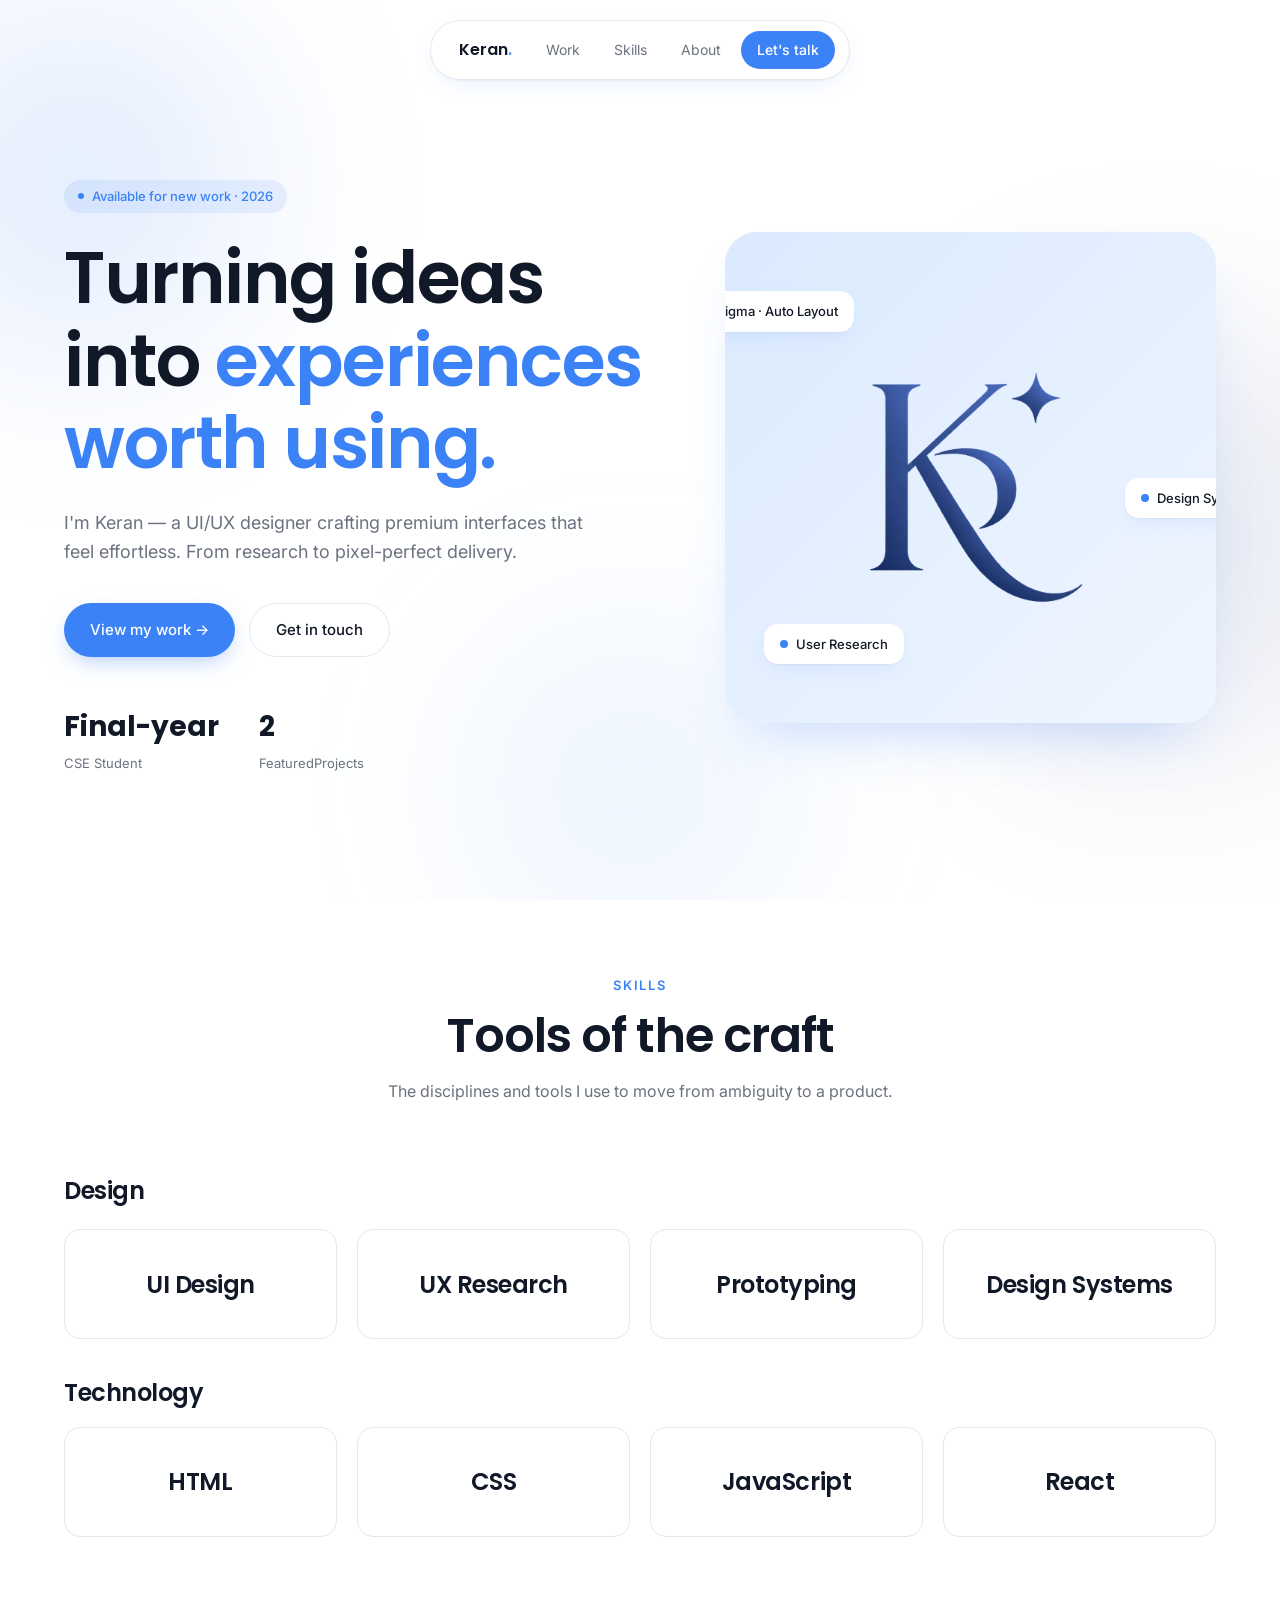
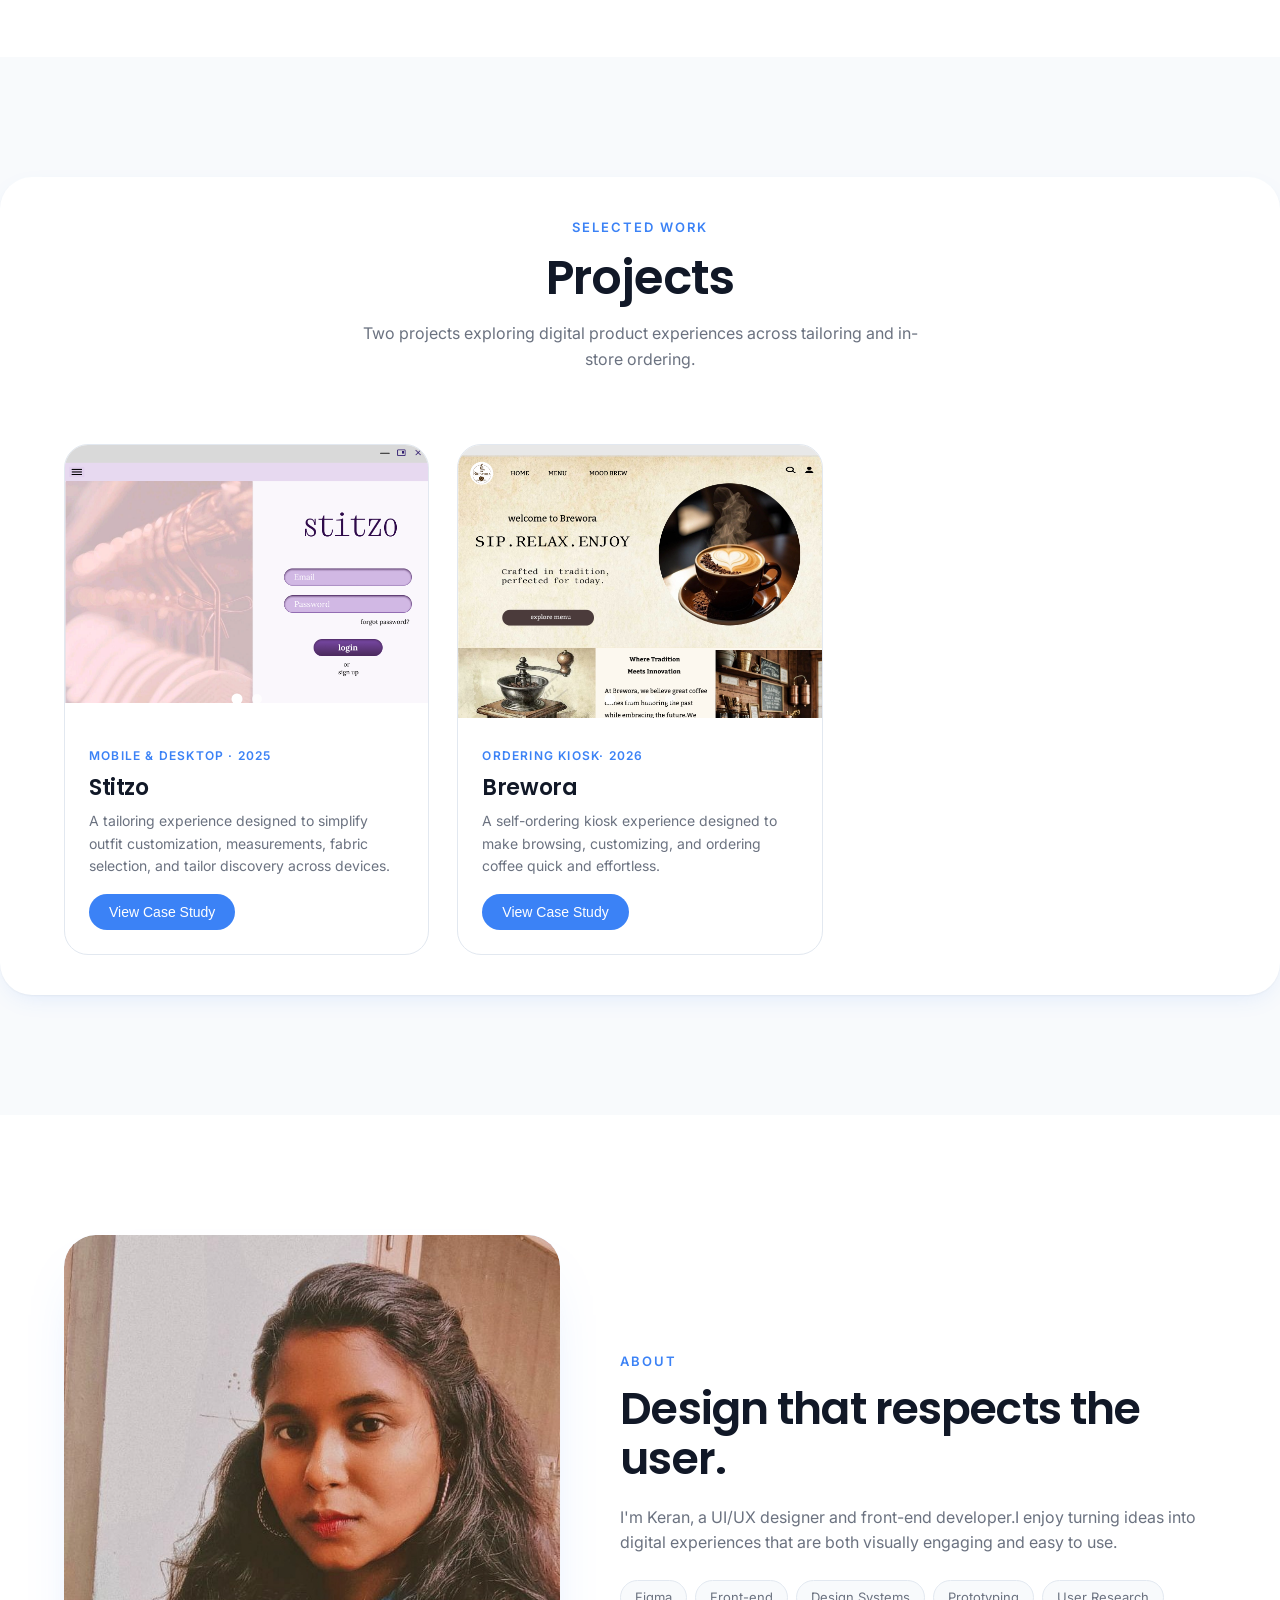
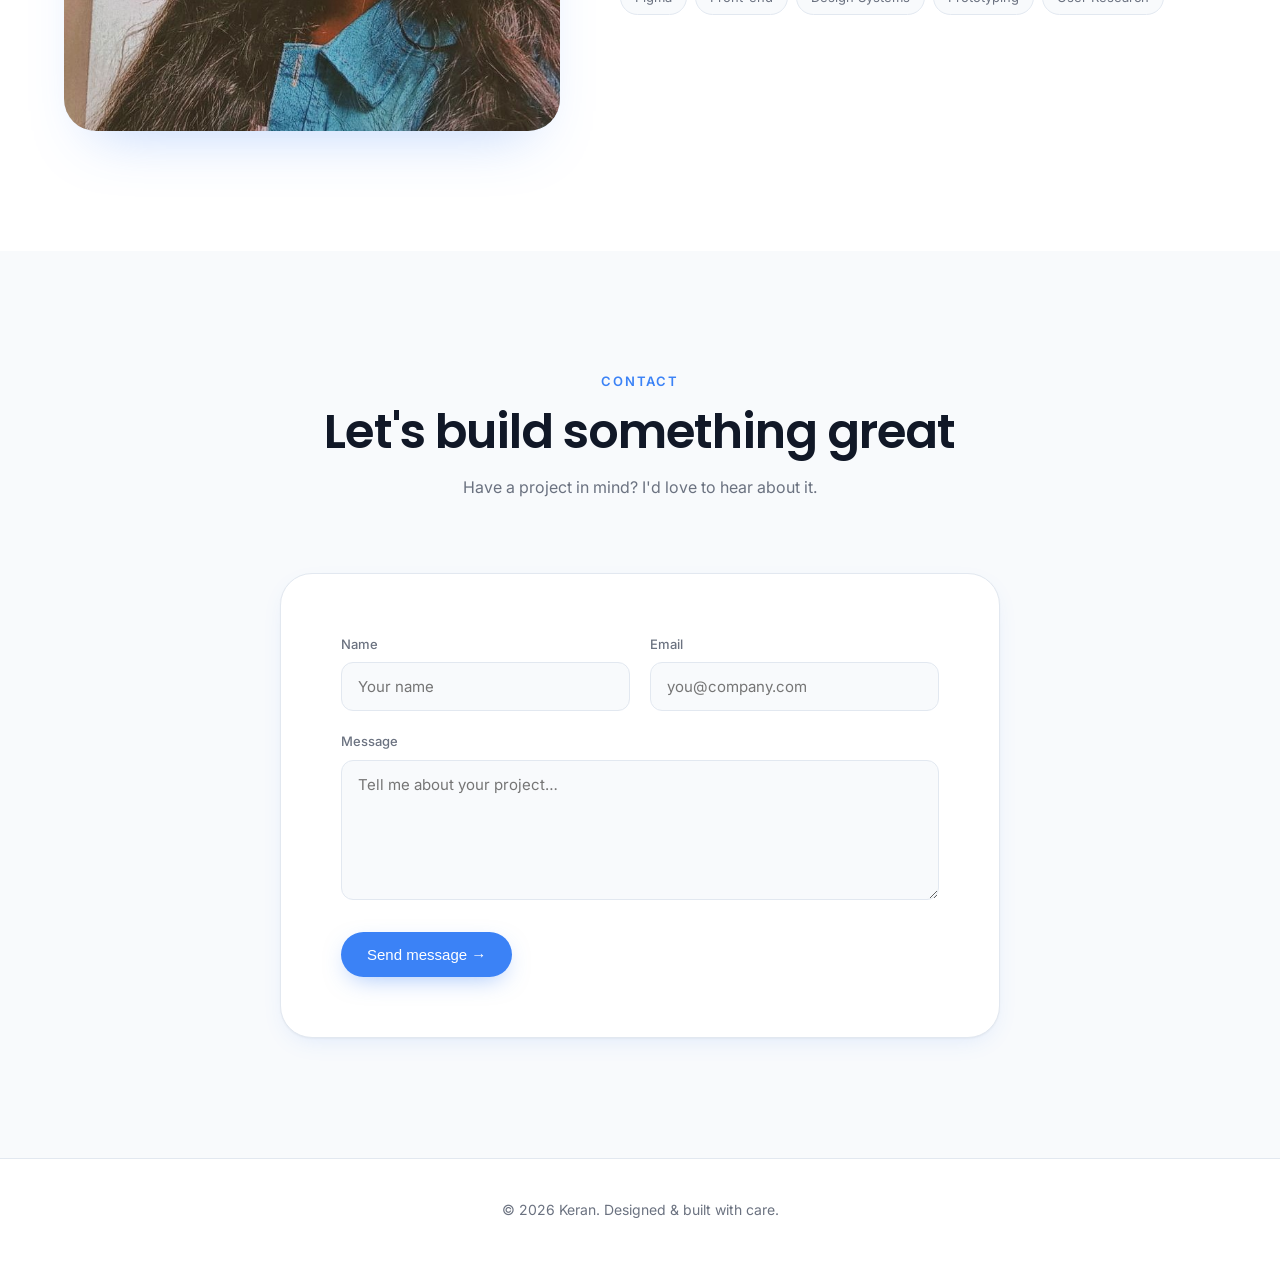
==== index.html @ 2cf7a3ca "Initial portfolio upload" ====
<!doctype html>
<html lang="en">
<head>
  <meta charset="utf-8" />
  <meta name="viewport" content="width=device-width,initial-scale=1" />
  <title>Keran — UI/UX Designer</title>
  <meta name="description" content="Portfolio of Keran — premium UI/UX designer crafting modern, human-centered digital products." />
  <link rel="preconnect" href="https://fonts.googleapis.com" />
  <link rel="preconnect" href="https://fonts.gstatic.com" crossorigin />
  <link href="https://fonts.googleapis.com/css2?family=Poppins:wght@500;600;700&family=Inter:wght@400;500;600&display=swap" rel="stylesheet" />
  <link rel="stylesheet" href="styles.css" />
</head>
<body>
  <div class="bg-orbs">
    <div class="orb a"></div><div class="orb b"></div><div class="orb c"></div>
  </div>

  <nav>
    <span class="brand">Keran<span style="color:var(--primary)">.</span></span>
    <a class="link" href="#work">Work</a>
    <a class="link" href="#skills">Skills</a>
    <a class="link" href="#about">About</a>
    <a class="cta" href="#contact">Let's talk</a>
  </nav>

  <header class="hero container">
    <div class="hero-grid">
      <div class="reveal">
        <span class="eyebrow"><span class="dot"></span> Available for new work · 2026</span>
        <h1>Turning ideas into  <span class="accent">experiences worth using.</span></h1>
        <p>I'm Keran — a UI/UX designer crafting premium interfaces that feel effortless. From research to pixel-perfect delivery.</p>
        <div class="hero-cta">
          <a class="btn btn-primary" href="#work">View my work →</a>
          <a class="btn btn-ghost" href="#contact">Get in touch</a>
        </div>
        <div class="stats">
          <div class="stat"><b>Final-year</b><span>CSE Student</span></div>
          <div class="stat"><b>2</b><span> FeaturedProjects</span></div>
        
        </div>
      </div>
      <div class="hero-visual reveal">
        <div class="hero-visual">
    <img src="src/assets/Keran.logo.png" alt="Keran.logo" class="hero-logo">
    <div class="chip c1"><span class="swatch"></span> Figma · Auto Layout</div>
        <div class="chip c2"><span class="swatch"></span> Design System</div>
        <div class="chip c3"><span class="swatch"></span> User Research</div>
</div>
        
      </div>
    </div>
  </header>

  <section id="skills">
    <div class="container">
      <div class="sec-head reveal">
        <div class="kicker">Skills</div>
        <h2>Tools of the craft</h2>
        <p>The disciplines and tools I use to move from ambiguity to a product.</p>
      </div>
       <div class="design-title"><h1>Design</h1></div>
      <div class="skills-grid">
        <div class="skill reveal"><h2>UI Design</h2></div>
        <div class="skill reveal"><h2>UX Research</h2></div>
        <div class="skill reveal"><h2>Prototyping</h2></div>
        <div class="skill reveal"><h2>Design Systems</h2></div>
        <div class="technology-title"><h1>Technology</h1></div>
        <div class="skill reveal"><h2>HTML</h2></div>
        <div class="skill reveal"><h2>CSS</h2></div>
        <div class="skill reveal"><h2>JavaScript</h2></div>
         <div class="skill reveal"><h2>React</h2></div>

          
      </div>
    </div>   
  </section>

  <section id="work" class="section-surface">
    <div class="work-section-wrapper">
      <div class="container">
        <div class="sec-head reveal">
          <div class="kicker">Selected work</div>
          <h2>Projects</h2>
          <p>Two projects exploring digital product experiences across tailoring and in-store ordering.</p>
        </div>
        <div class="work-grid">
        <article class="card reveal">
          <div class="thumb slideshow">
            <div class="slide active"><img src="src/assets/login.png" alt="Stitzo login screen"></div>
            <div class="slide"><img src="src/assets/category.png" alt="Stitzo category screen"></div>
            <div class="slide-controls">
              <button class="slide-dot active" data-index="0" aria-label="Slide 1"></button>
              <button class="slide-dot" data-index="1" aria-label="Slide 2"></button>
            </div>
          </div>
          <div class="body">
            <span class="tag">Mobile  & desktop · 2025</span>
            <h3>Stitzo</h3>
            <p>A tailoring experience designed to simplify outfit customization, measurements, fabric selection, and tailor discovery across devices.</p>
            <a href="D:\portfolio\src\cs-1.pdf" target="_blank">
    <button class="case-study-btn">View Case Study</button>
</a>
          </div>
        </article>
        <article class="card reveal">
          <div class="thumb slideshow">
            <div class="slide active"><img src="src/assets/brewora-1.png" alt="Brewora homepage"></div>
            <div class="slide"><img src="src/assets/brewora-2.png" alt="Brewora menu layout"></div>
            <div class="slide"><img src="src/assets/brewora-3.png" alt="Brewora order confirmation"></div>
            <div class="slide"><img src="src/assets/brewora-mood.png" alt="Brewora mood brew feature"></div>
            <div class="slide-controls">
              <button class="slide-dot active" data-index="0" aria-label="Slide 1"></button>
              <button class="slide-dot" data-index="1" aria-label="Slide 2"></button>
              <button class="slide-dot" data-index="2" aria-label="Slide 3"></button>
              <button class="slide-dot" data-index="3" aria-label="Slide 4"></button>
            </div>
          </div>
          <div class="body">
            <span class="tag">Ordering Kiosk· 2026</span>
            <h3>Brewora</h3>
            <p>A self-ordering kiosk experience designed to make browsing, customizing, and ordering coffee quick and effortless.</p>
            <a href="D:\portfolio\src\Brewora.pdf" target="_blank">
    <button class="case-study-btn">View Case Study</button>
</a>
          </div>
        </article>
    </div>
  </section>

  <section id="about">
    <div class="container about-grid about">
      <div class="about-visual reveal"><img src="src/assets/profile.jpeg" alt="image"></div>
      <div class="reveal">
        <div class="kicker about-kicker">About</div>
        <h2>Design that respects the user.</h2>
        <p>I'm Keran, a UI/UX designer and front-end developer.I enjoy turning ideas into digital experiences that are both visually engaging and easy to use.</p>
        <div class="tags">
          <span class="tag-pill">Figma</span><span class="tag-pill">Front-end</span><span class="tag-pill">Design Systems</span><span class="tag-pill">Prototyping</span><span class="tag-pill">User Research</span>
        </div>
      </div>
    </div>
  </section>

  <section id="contact" class="section-surface">
    <div class="container">
      <div class="sec-head reveal">
        <div class="kicker">Contact</div>
        <h2>Let's build something great</h2>
        <p>Have a project in mind? I'd love to hear about it.</p>
      </div>
      <form class="contact-card reveal" onsubmit="event.preventDefault();this.querySelector('button').innerText='Sent ✓'">
        <div class="form-row">
          <div><label>Name</label><input type="text" placeholder="Your name" required></div>
          <div><label>Email</label><input type="email" placeholder="you@company.com" required></div>
        </div>
        <div style="margin-bottom:24px"><label>Message</label><textarea placeholder="Tell me about your project…" required></textarea></div>
        <button class="btn btn-primary" type="submit">Send message →</button>
      </form>
    </div>
  </section>

  <footer>© 2026 Keran. Designed & built with care.</footer>

  <script>
    const io=new IntersectionObserver((es)=>es.forEach(e=>e.isIntersecting&&e.target.classList.add('in')),{threshold:.12});
    document.querySelectorAll('.reveal').forEach(el=>io.observe(el));

    document.querySelectorAll('.thumb.slideshow').forEach((slideshow) => {
      const slides = Array.from(slideshow.querySelectorAll('.slide'));
      const dots = Array.from(slideshow.querySelectorAll('.slide-dot'));
      let currentIndex = 0;

      const setSlide = (index) => {
        currentIndex = index;
        slides.forEach((slide, i) => slide.classList.toggle('active', i === index));
        dots.forEach((dot, i) => dot.classList.toggle('active', i === index));
      };

      dots.forEach(dot => {
        dot.addEventListener('click', () => setSlide(Number(dot.dataset.index)));
      });

      let slideInterval = setInterval(() => setSlide((currentIndex + 1) % slides.length), 4000);
      slideshow.addEventListener('mouseenter', () => clearInterval(slideInterval));
      slideshow.addEventListener('mouseleave', () => {
        slideInterval = setInterval(() => setSlide((currentIndex + 1) % slides.length), 4000);
      });
    });
  </script>
</body>
</html>
---- styles.css ----
:root {
  --primary:#3B82F6;
  --primary-dark:#1E3A8A;
  --bg:#FFFFFF;
  --surface:#F8FAFC;
  --border:#E2E8F0;
  --text:#111827;
  --muted:#6B7280;
  --radius:16px;
  --shadow-soft:0 1px 2px rgba(0,0,0,.04), 0 8px 24px -8px rgba(59,130,246,.15);
  --shadow-lift:0 30px 60px -30px rgba(59,130,246,.35);
}

*{box-sizing:border-box;margin:0;padding:0}
html{scroll-behavior:smooth}
body{font-family:"Inter",system-ui,sans-serif;color:var(--text);background:var(--bg);-webkit-font-smoothing:antialiased;line-height:1.6;overflow-x:hidden}
h1,h2,h3,h4{font-family:"Poppins",sans-serif;letter-spacing:-.02em;line-height:1.15;font-weight:600}
a{color:inherit;text-decoration:none}
img{max-width:100%;display:block}
.container{max-width:1200px;margin:0 auto;padding:0 24px}
section{padding:120px 0;position:relative}

.bg-orbs{position:fixed;inset:0;z-index:-1;overflow:hidden;pointer-events:none;background:var(--bg)}
.orb{position:absolute;border-radius:50%;filter:blur(80px);opacity:.55;animation:drift 22s ease-in-out infinite}
.orb.a{width:60vh;height:60vh;left:-15%;top:-10%;background:radial-gradient(circle,rgba(59,130,246,.35),transparent 70%)}
.orb.b{width:70vh;height:70vh;right:-15%;top:25%;background:radial-gradient(circle,rgba(30,58,138,.28),transparent 70%);animation-delay:-8s}
.orb.c{width:55vh;height:55vh;left:30%;bottom:-15%;background:radial-gradient(circle,rgba(96,165,250,.28),transparent 70%);animation-delay:-14s}
@keyframes drift{0%,100%{transform:translate(0,0) scale(1)}33%{transform:translate(-6%,4%) scale(1.08)}66%{transform:translate(4%,-3%) scale(.96)}}

nav{position:fixed;top:20px;left:50%;transform:translateX(-50%);z-index:50;background:rgba(255,255,255,.7);backdrop-filter:blur(20px) saturate(140%);border:1px solid var(--border);border-radius:999px;padding:10px 14px;display:flex;gap:6px;align-items:center;box-shadow:var(--shadow-soft)}
nav .brand{font-family:"Poppins";font-weight:600;padding:6px 14px}
nav a.link{padding:8px 14px;border-radius:999px;font-size:14px;color:var(--muted);transition:.2s}
nav a.link:hover{color:var(--text);background:var(--surface)}
nav a.cta{background:var(--primary);color:#fff;padding:8px 16px;border-radius:999px;font-size:14px;font-weight:500}

.btn{display:inline-flex;align-items:center;gap:8px;padding:14px 26px;border-radius:999px;font-weight:500;font-size:15px;transition:.25s;border:none;cursor:pointer}
.btn-primary{background:var(--primary);color:#fff;box-shadow:0 8px 24px -8px rgba(59,130,246,.5)}
.btn-primary:hover{transform:translateY(-2px);box-shadow:0 12px 32px -8px rgba(59,130,246,.65)}
.btn-ghost{background:#fff;color:var(--text);border:1px solid var(--border)}
.btn-ghost:hover{border-color:var(--primary);color:var(--primary)}

.hero{padding-top:180px;padding-bottom:80px}
.hero-grid{display:grid;grid-template-columns:1.1fr .9fr;gap:60px;align-items:center}
.eyebrow{display:inline-flex;align-items:center;gap:8px;padding:6px 14px;border-radius:999px;background:rgba(59,130,246,.1);color:var(--primary);font-size:13px;font-weight:500;margin-bottom:24px}
.eyebrow .dot{width:6px;height:6px;border-radius:50%;background:var(--primary);animation:pulse 2s infinite}
@keyframes pulse{0%,100%{opacity:1}50%{opacity:.4}}
.hero h1{font-size:clamp(40px,6vw,72px);margin-bottom:24px}
.hero h1 .accent{color:var(--primary)}
.hero p{font-size:18px;color:var(--muted);max-width:520px;margin-bottom:36px}
.hero-cta{display:flex;gap:14px;flex-wrap:wrap;margin-bottom:48px}
.stats{display:flex;gap:40px}
.stat b{display:block;font-family:"Poppins";font-size:28px;color:var(--text)}
.stat span{color:var(--muted);font-size:13px}

.hero-visual{position:relative;aspect-ratio:1;background:linear-gradient(135deg,#DBEAFE,#EFF6FF);border-radius:32px;box-shadow:var(--shadow-lift);overflow:hidden;display:flex;align-items:center;justify-content:center}
.hero-visual.hero-logo {
    position: absolute;
    width: 180px;
    height: 180px;
    object-fit: contain;
    top: 50%;
    left: 50%;
    transform: translate(-50%, -50%);
    z-index: 2;
}
.chip{position:absolute;background:#fff;padding:10px 16px;border-radius:14px;box-shadow:var(--shadow-soft);font-size:13px;font-weight:500;display:flex;align-items:center;gap:8px;animation:float 6s ease-in-out infinite}
.chip .swatch{width:8px;height:8px;border-radius:50%;background:var(--primary)}
.chip.c1{top:12%;left:-8%}
.chip.c2{top:50%;right:-10%;animation-delay:-2s}
.chip.c3{bottom:12%;left:8%;animation-delay:-4s}
@keyframes float{0%,100%{transform:translateY(0)}50%{transform:translateY(-14px)}}

.sec-head{text-align:center;margin-bottom:72px}
.sec-head .kicker{color:var(--primary);font-size:13px;letter-spacing:.15em;text-transform:uppercase;font-weight:600;margin-bottom:12px}
.sec-head h2{font-size:clamp(32px,4vw,48px);margin-bottom:16px}
.sec-head p{color:var(--muted);max-width:560px;margin:0 auto}

.skills-grid{display:grid;grid-template-columns:repeat(4,1fr);gap:24px}
.skill{background:#fff;border:1px solid var(--border);border-radius:var(--radius);padding:28px;text-align:center;transition:.3s}
.skill:hover{transform:translateY(-6px);box-shadow:var(--shadow-lift);border-color:transparent}
.ring{position:relative;width:96px;height:96px;margin:0 auto 16px}
.ring svg{transform:rotate(-90deg)}
.ring circle{fill:none;stroke-width:8}
.ring .track{stroke:var(--border)}
.ring .fill{stroke:var(--primary);stroke-linecap:round;stroke-dasharray:264;transition:stroke-dashoffset 1.2s ease}
.ring b{position:absolute;inset:0;display:grid;place-items:center;font-family:"Poppins";font-size:20px}
.skill h4{font-size:16px}

.work-grid{display:grid;grid-template-columns:repeat(3,1fr);gap:28px}
.card{background:#fff;border:1px solid var(--border);border-radius:24px;overflow:hidden;transition:.35s;cursor:pointer}
.card:hover{transform:translateY(-10px);box-shadow:var(--shadow-lift);border-color:transparent}
.card .thumb{aspect-ratio:4/3;background:linear-gradient(135deg,#DBEAFE,#BFDBFE);overflow:hidden;position:relative}
.card .thumb.slideshow{background:transparent}
.card .thumb.slideshow::after{display:none}
.card .thumb.slideshow .slide{position:absolute;inset:0;opacity:0;transition:opacity .45s ease}
.card .thumb.slideshow .slide.active{opacity:1;position:relative}
.card .thumb.slideshow img{width:100%;height:100%;object-fit:cover;display:block}
.card .thumb.slideshow .slide-controls{position:absolute;left:50%;bottom:14px;transform:translateX(-50%);display:flex;gap:10px;z-index:2}
.card .thumb.slideshow .slide-dot{width:10px;height:10px;border-radius:50%;background:rgba(255,255,255,.7);border:none;cursor:pointer;transition:transform .2s,background .2s}
.card .thumb.slideshow .slide-dot.active{background:#fff;transform:scale(1.1)}
.card .body{padding:24px}
.card .tag{color:var(--primary);font-size:12px;font-weight:600;text-transform:uppercase;letter-spacing:.1em}
.card h3{font-size:22px;margin:8px 0 10px}
.card p{color:var(--muted);font-size:14px;margin-bottom:16px}
.card .arrow{color:var(--primary);font-weight:500;font-size:14px;display:inline-flex;align-items:center;gap:6px;transition:.3s}
.card:hover .arrow{gap:12px}

.about-grid{display:grid;grid-template-columns:1fr 1.2fr;gap:60px;align-items:center}
.about-visual{aspect-ratio:1;background:linear-gradient(135deg,#EFF6FF,#DBEAFE);border-radius:32px;box-shadow:var(--shadow-lift);display:grid;place-items:center;font-family:"Poppins";font-size:180px;color:rgba(59,130,246,.3);overflow:hidden}
.about-visual img{width:100%;height:100%;object-fit:cover;display:block;border-radius:inherit}
.about h2{font-size:clamp(32px,4vw,44px);margin-bottom:20px}
.about p{color:var(--muted);margin-bottom:16px;font-size:16px}
.tags{display:flex;flex-wrap:wrap;gap:8px;margin-top:24px}
.tag-pill{padding:6px 14px;background:var(--surface);border:1px solid var(--border);border-radius:999px;font-size:13px;color:var(--muted)}

.contact-card{background:#fff;border:1px solid var(--border);border-radius:32px;padding:60px;box-shadow:var(--shadow-soft);max-width:720px;margin:0 auto}
.form-row{display:grid;grid-template-columns:1fr 1fr;gap:20px;margin-bottom:20px}
label{display:block;font-size:13px;font-weight:500;margin-bottom:8px;color:var(--muted)}
input,textarea{width:100%;padding:14px 16px;border:1px solid var(--border);border-radius:12px;font-family:inherit;font-size:15px;background:var(--surface);transition:.25s}
input:focus,textarea:focus{outline:none;border-color:var(--primary);background:#fff;box-shadow:0 0 0 4px rgba(59,130,246,.12)}
textarea{min-height:140px;resize:vertical}

footer{padding:40px 0;border-top:1px solid var(--border);text-align:center;color:var(--muted);font-size:14px}

.section-surface{background:var(--surface)}
.work-section-wrapper{background:#fff;border-radius:32px;box-shadow:var(--shadow-soft);padding:40px 0;}
.work-section-wrapper .container{padding:0 24px}
.about-kicker{color:var(--primary);font-size:13px;letter-spacing:.15em;text-transform:uppercase;font-weight:600;margin-bottom:12px}

.reveal{opacity:0;transform:translateY(30px);transition:opacity .8s ease,transform .8s ease}
.reveal.in{opacity:1;transform:none}

@media(max-width:860px){
  .hero-grid,.about-grid{grid-template-columns:1fr;gap:40px}
  .skills-grid{grid-template-columns:repeat(2,1fr)}
  .work-grid{grid-template-columns:1fr}
  .form-row{grid-template-columns:1fr}
  .contact-card{padding:32px}
  nav .link{display:none}
  section{padding:80px 0}
}
.skills-grid {
    grid-template-columns: repeat(4, 1fr) !important;
    gap: 20px !important;
}

.skills-grid .skill {
    height: 110px !important;
    min-height: 110px !important;
    padding: 15px !important;
    
}
.skills-grid .skill {
    display: flex;
    align-items: center;
    justify-content: center;
    text-align: center;
}
.design-title {
    margin-bottom: 25px;
}
.technology-title {
    grid-column: 1 / -1;
    width: 100%;
    margin-top: 20px;
}
.case-study-btn{
    background: var(--primary);
    color: #fff;
    padding: 10px 20px;
    border-radius: 999px;
    font-size: 14px;
    font-weight: 500;
    border: none;
    cursor: pointer;
}
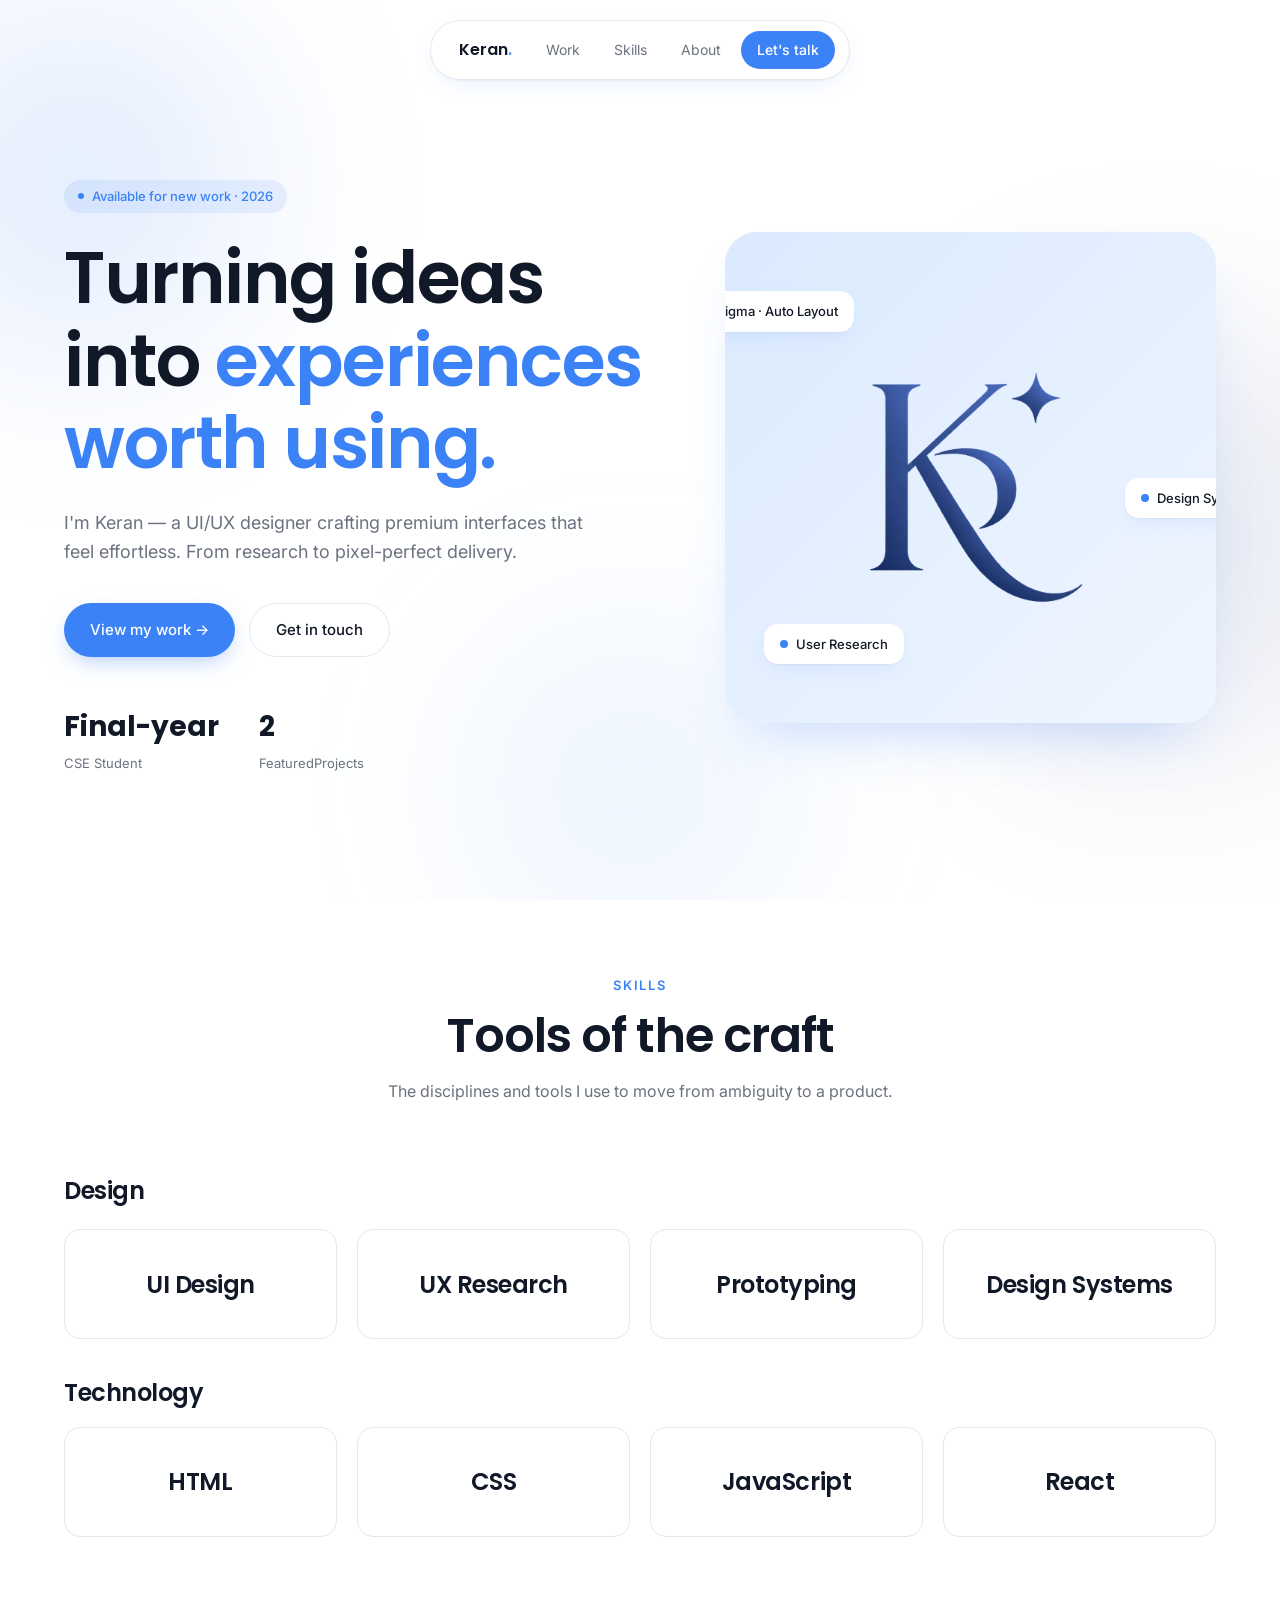
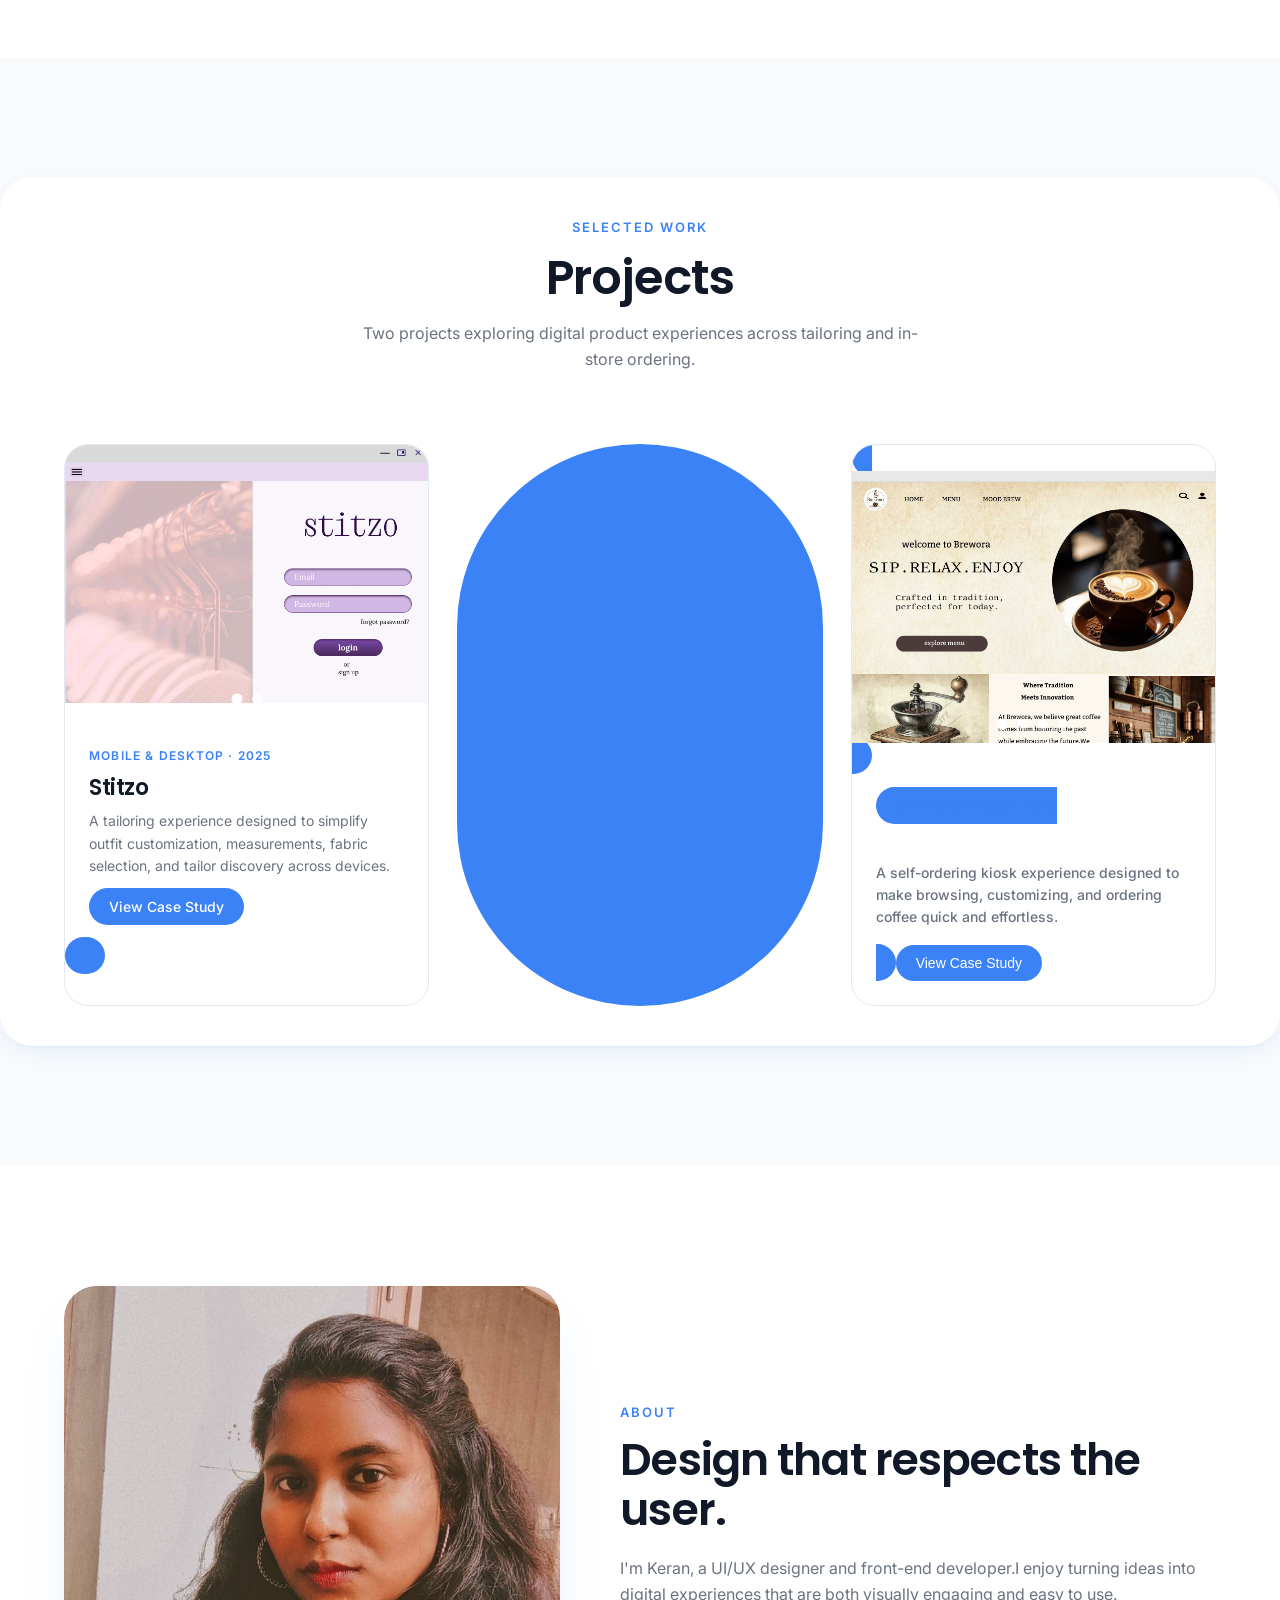
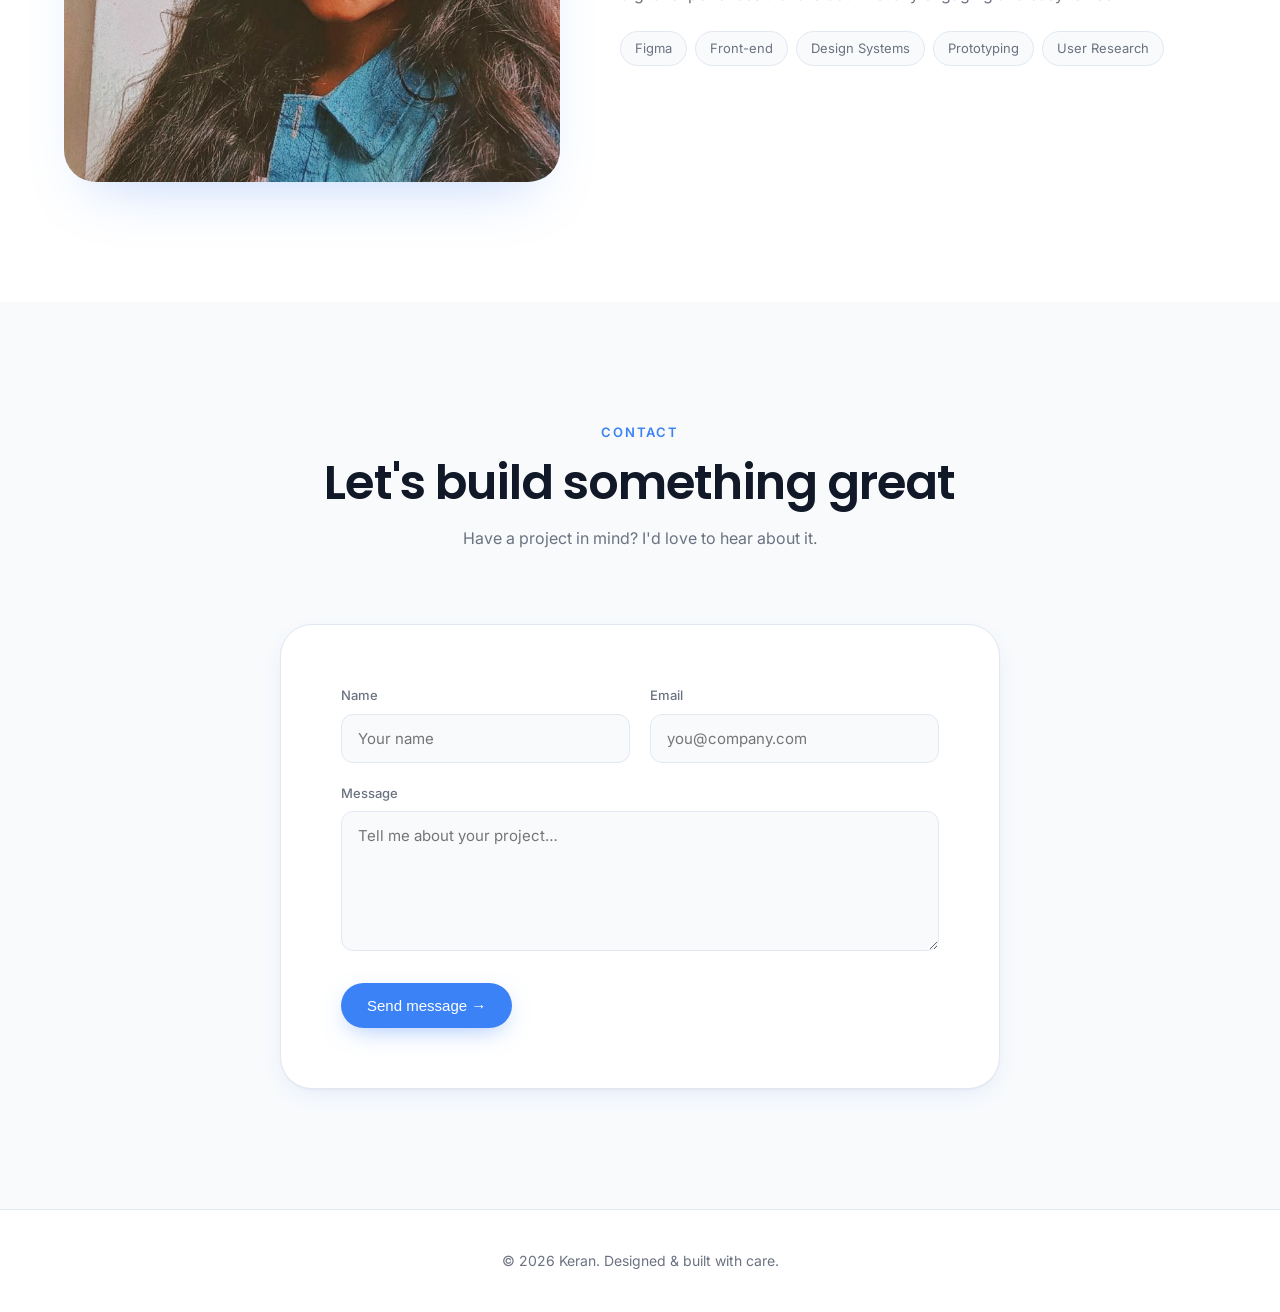
==== commit 963c4b9f: "Fix Stitzo case study PDF link" ====
--- a/index.html
+++ b/index.html
@@ -97,9 +97,9 @@
             <span class="tag">Mobile  & desktop · 2025</span>
             <h3>Stitzo</h3>
             <p>A tailoring experience designed to simplify outfit customization, measurements, fabric selection, and tailor discovery across devices.</p>
-            <a href="D:\portfolio\src\cs-1.pdf" target="_blank">
-    <button class="case-study-btn">View Case Study</button>
-</a>
+            <a href="./src/cs-1.pdf" target="_blank" class="case-study-btn">
+    View Case Study
+
           </div>
         </article>
         <article class="card reveal">
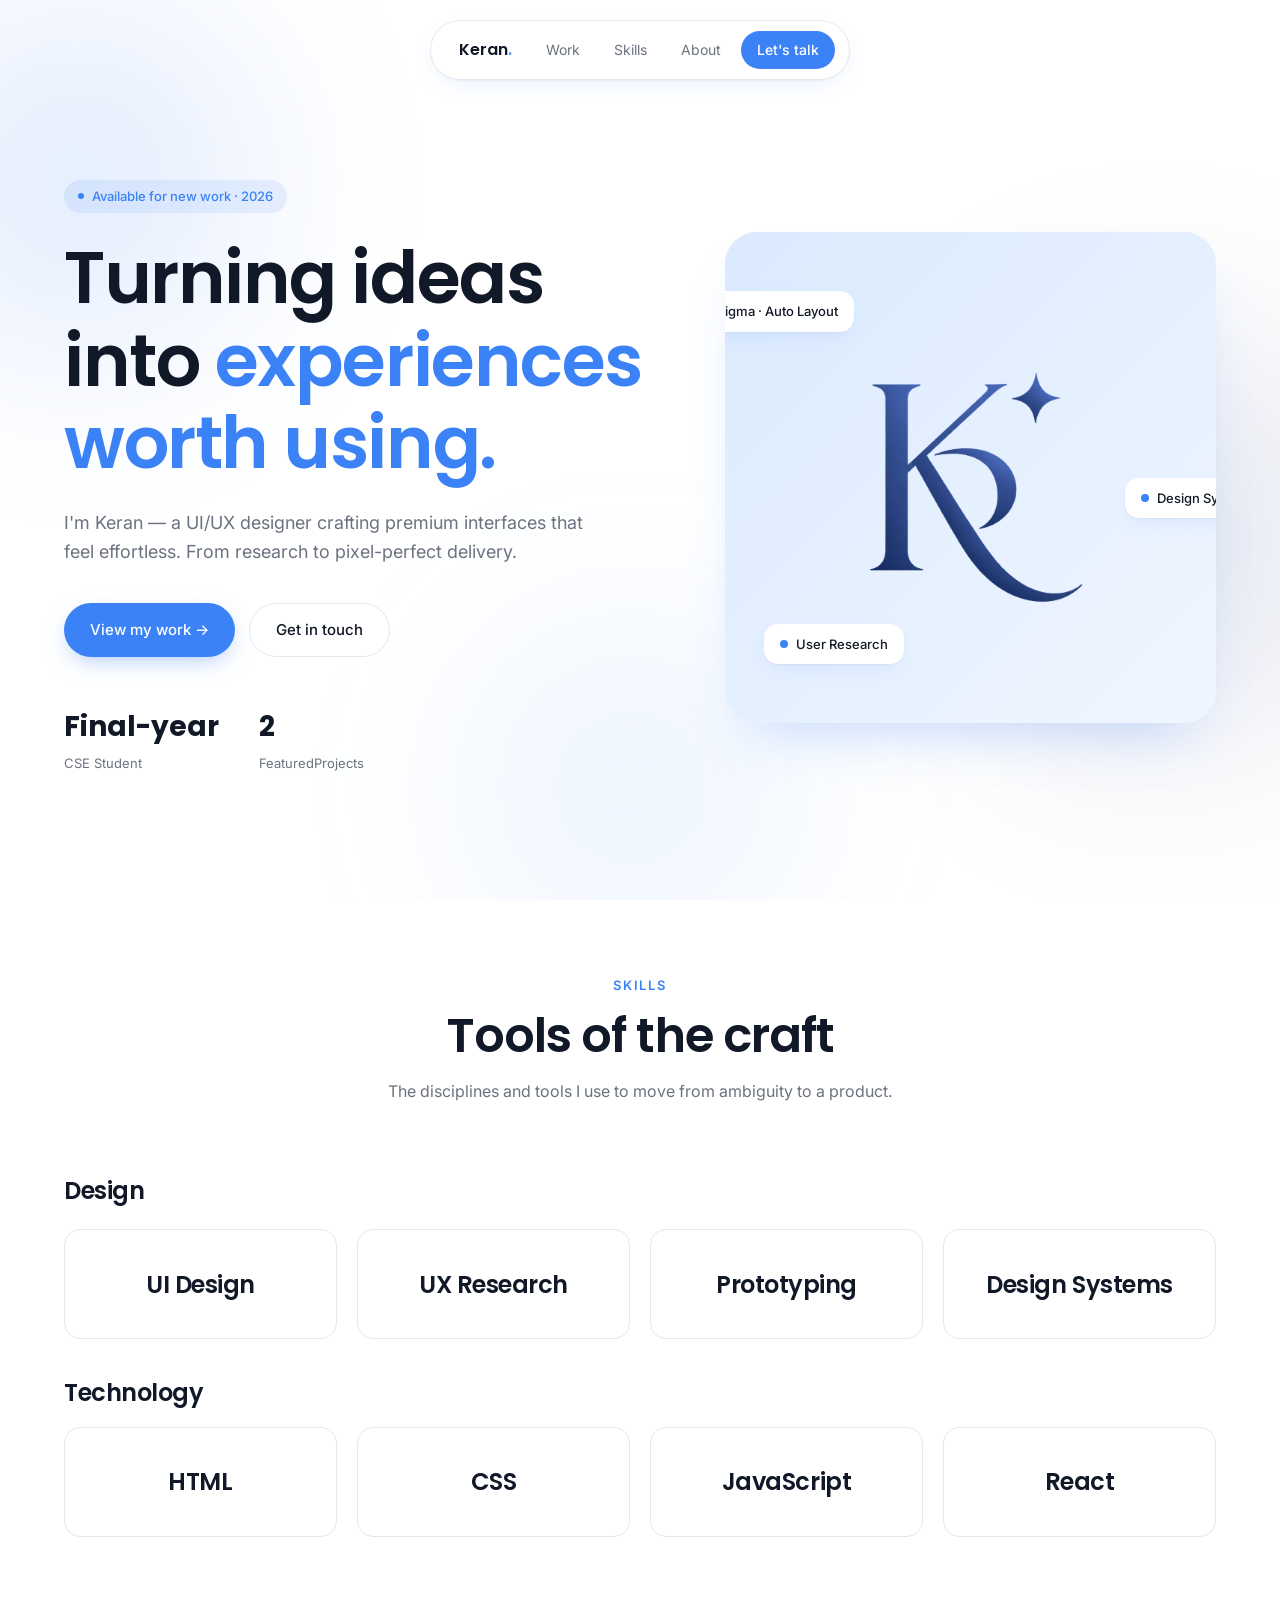
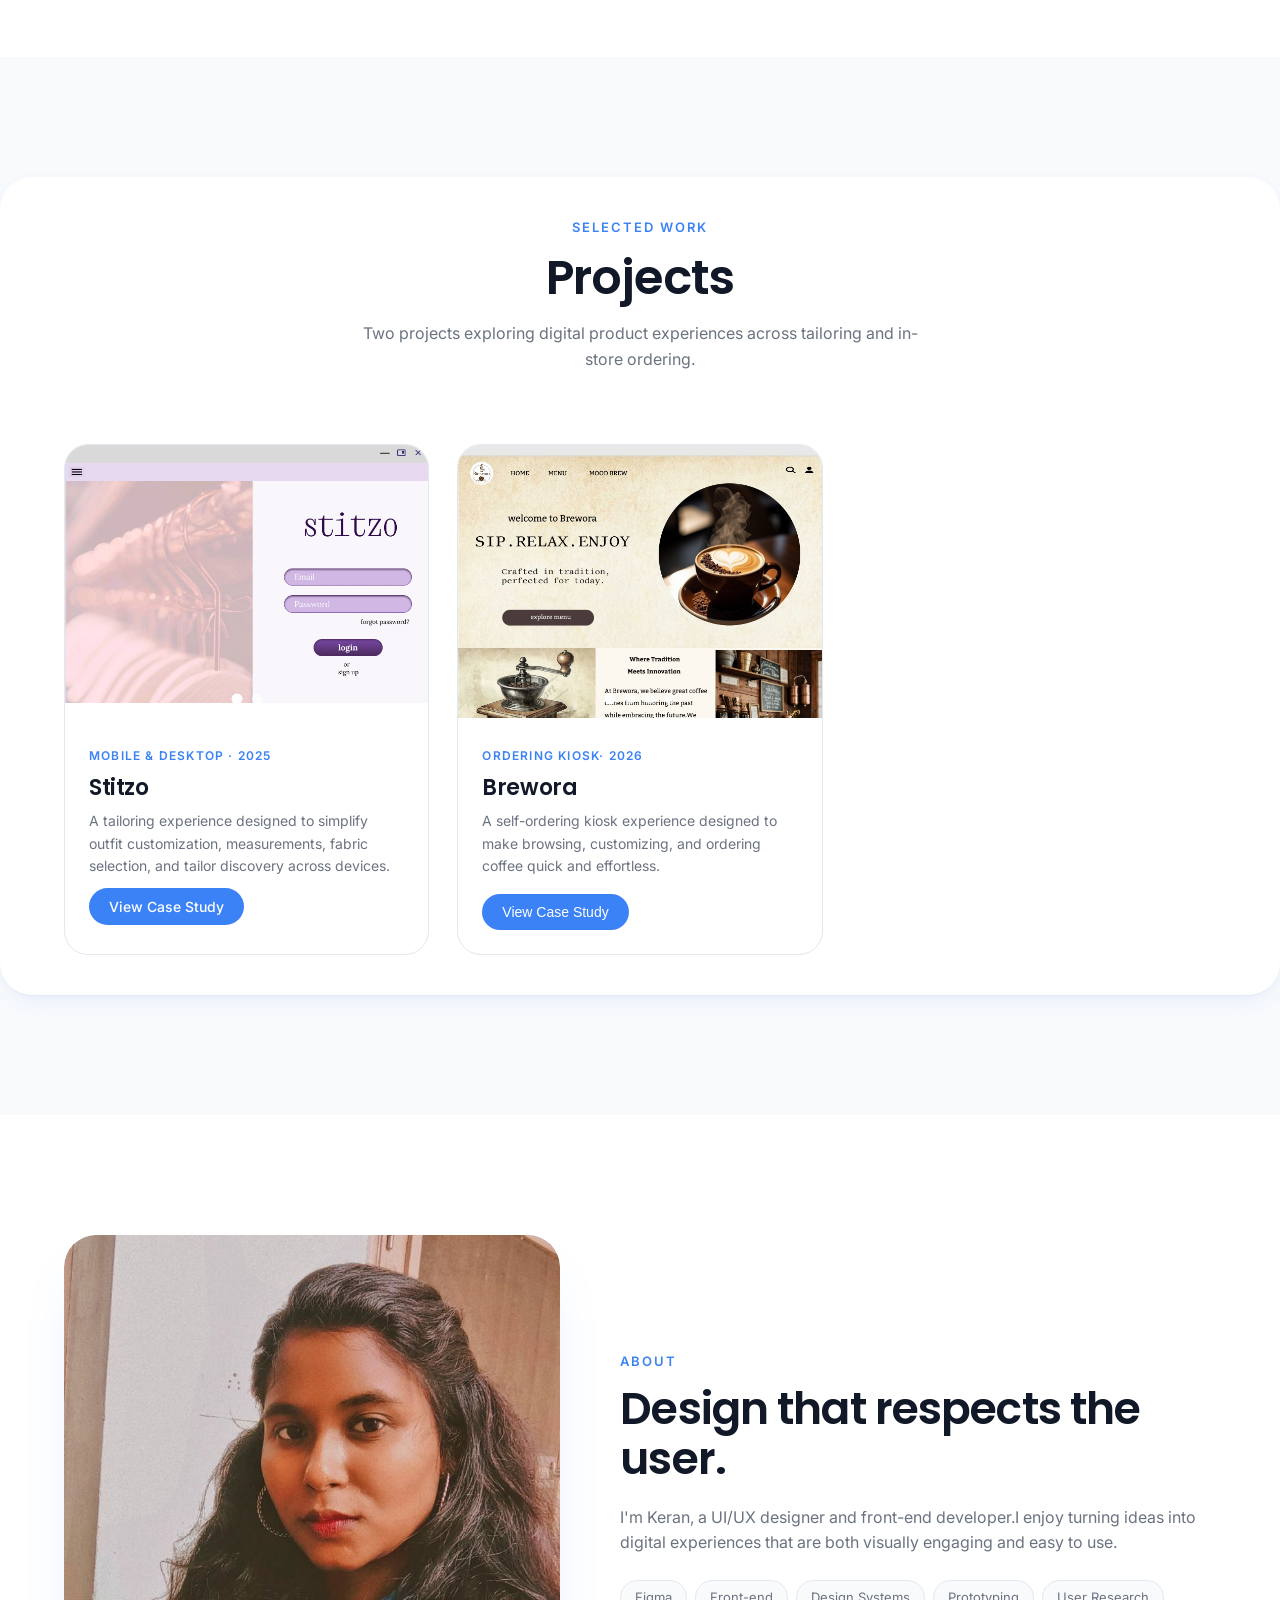
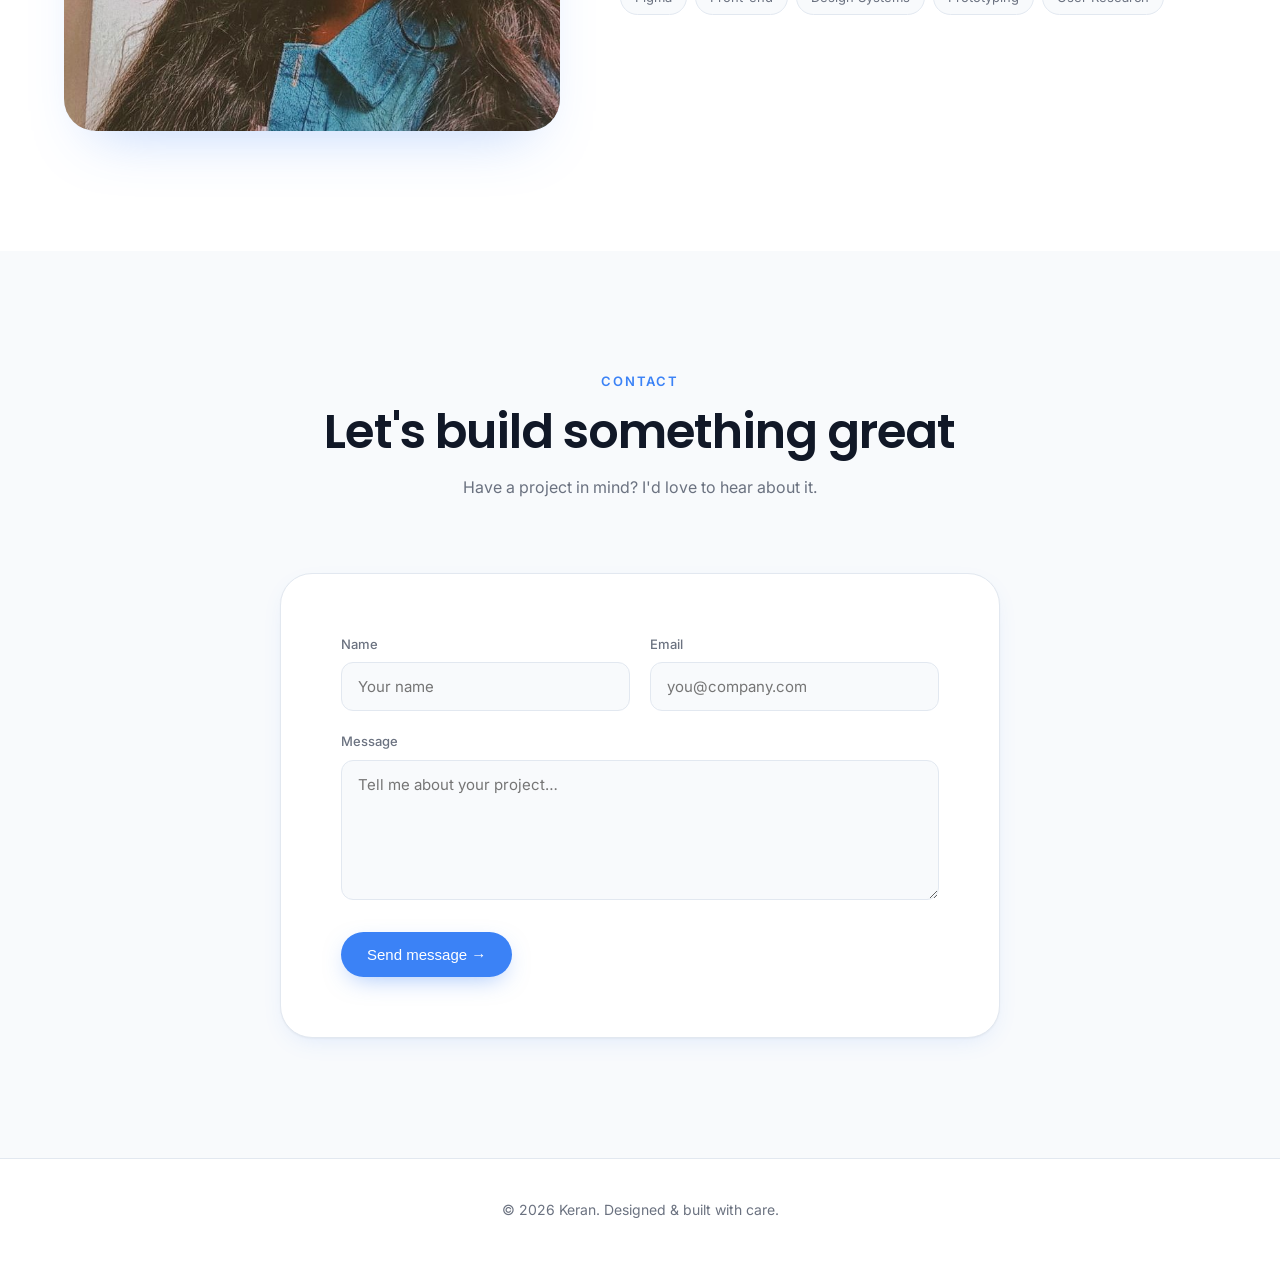
==== commit 96345576: "Fix case study PDF button link Updated case study link to include 'rel' attribute for security." ====
--- a/index.html
+++ b/index.html
@@ -97,8 +97,12 @@
             <span class="tag">Mobile  & desktop · 2025</span>
             <h3>Stitzo</h3>
             <p>A tailoring experience designed to simplify outfit customization, measurements, fabric selection, and tailor discovery across devices.</p>
-            <a href="./src/cs-1.pdf" target="_blank" class="case-study-btn">
-    View Case Study
+            <a href="./src/cs-1.pdf"
+   target="_blank"
+   rel="noopener"
+   class="case-study-btn">
+  View Case Study
+</a>
 
           </div>
         </article>
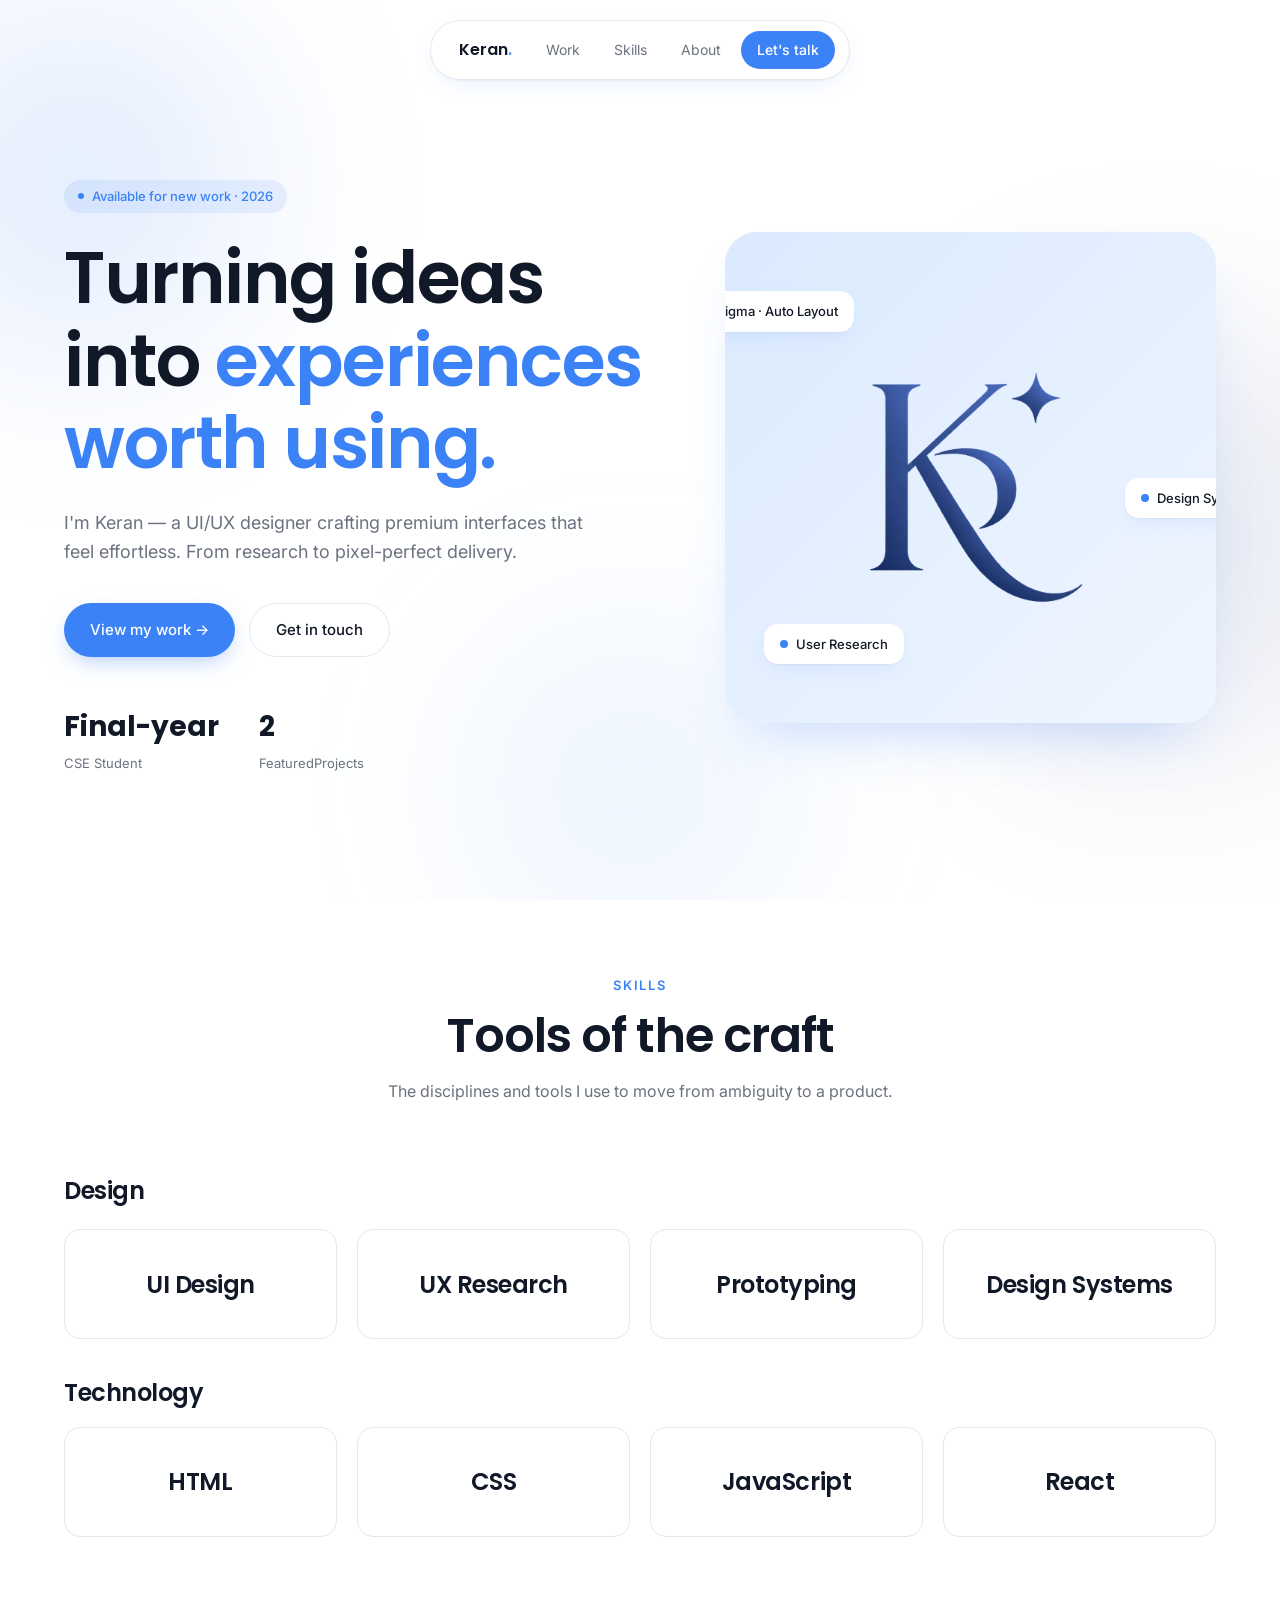
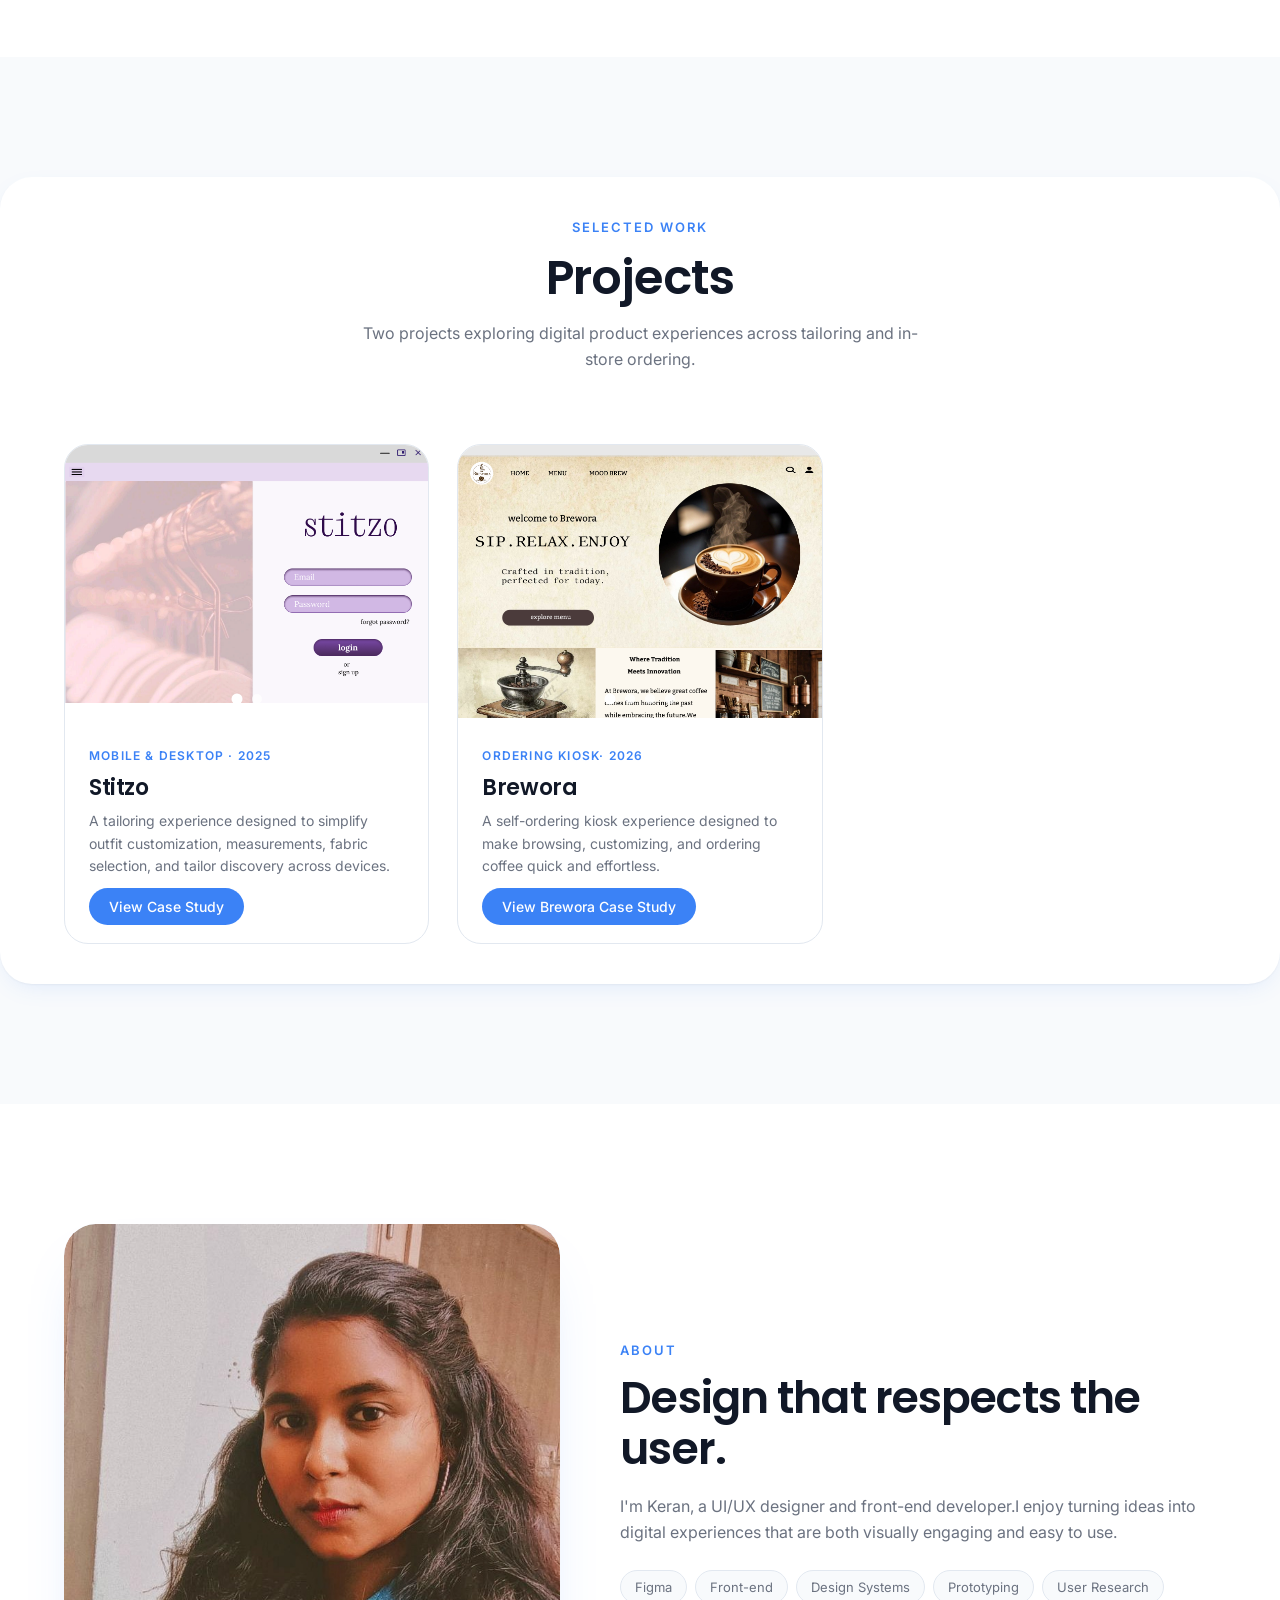
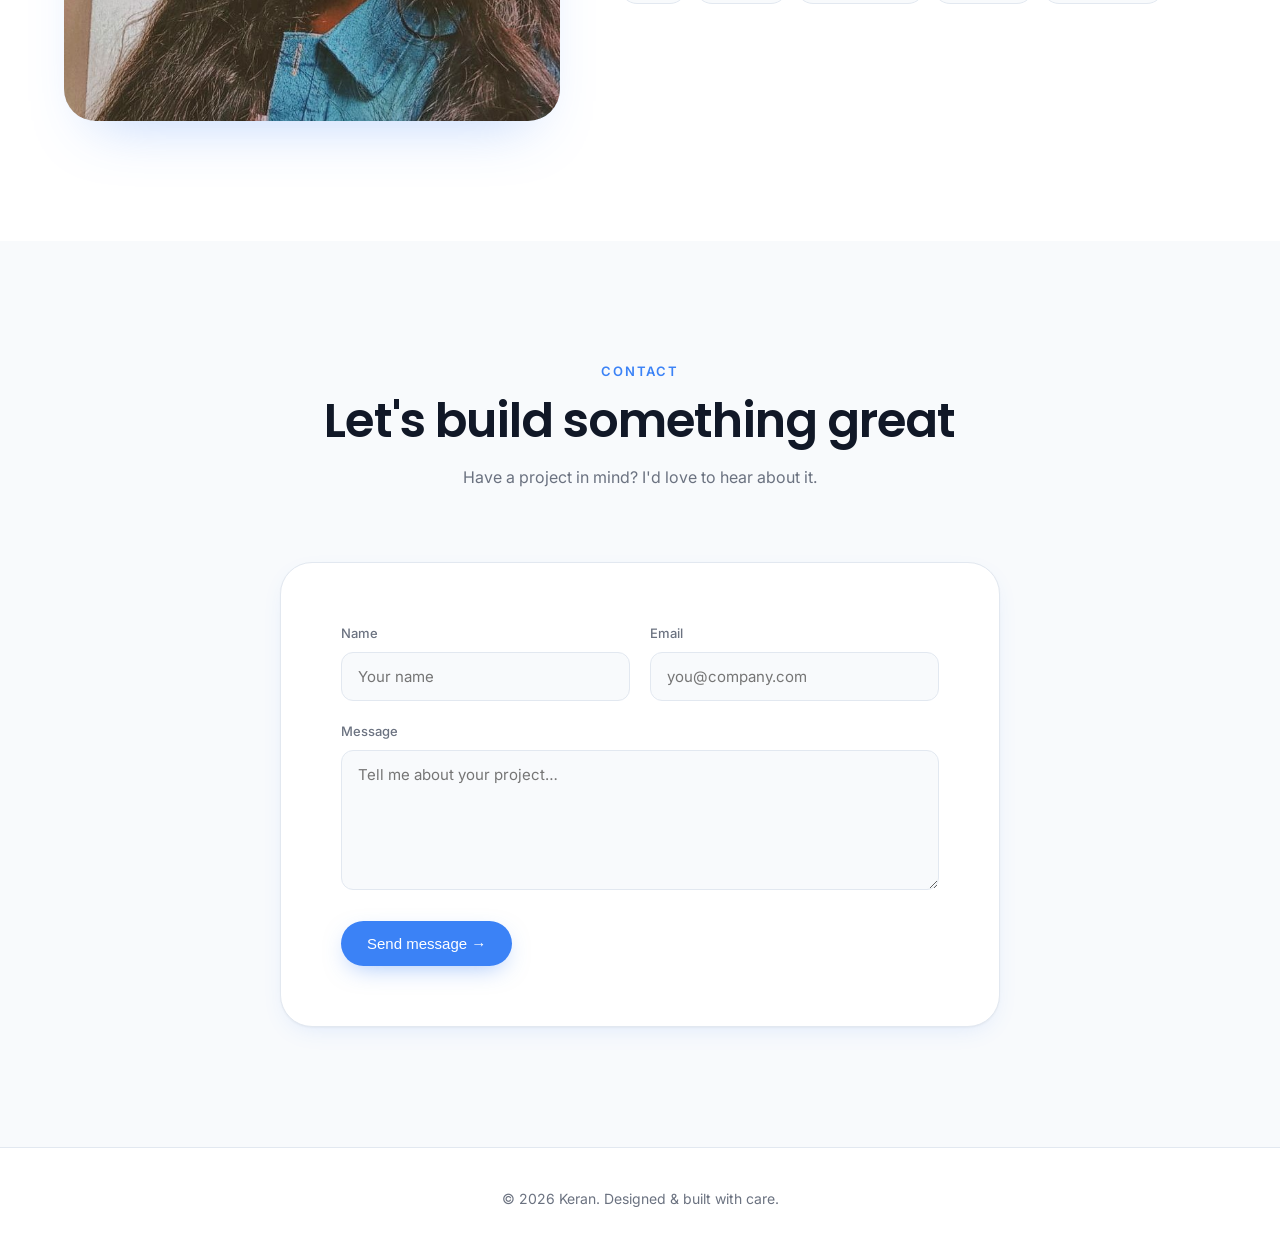
==== commit 4e6ac53c: "Replace button with link for Brewora case study" ====
--- a/index.html
+++ b/index.html
@@ -124,8 +124,13 @@
             <h3>Brewora</h3>
             <p>A self-ordering kiosk experience designed to make browsing, customizing, and ordering coffee quick and effortless.</p>
             <a href="D:\portfolio\src\Brewora.pdf" target="_blank">
-    <button class="case-study-btn">View Case Study</button>
+    <a href="./src/brewora.pdf"
+   target="_blank"
+   rel="noopener"
+   class="case-study-btn">
+  View Brewora Case Study
 </a>
+
           </div>
         </article>
     </div>
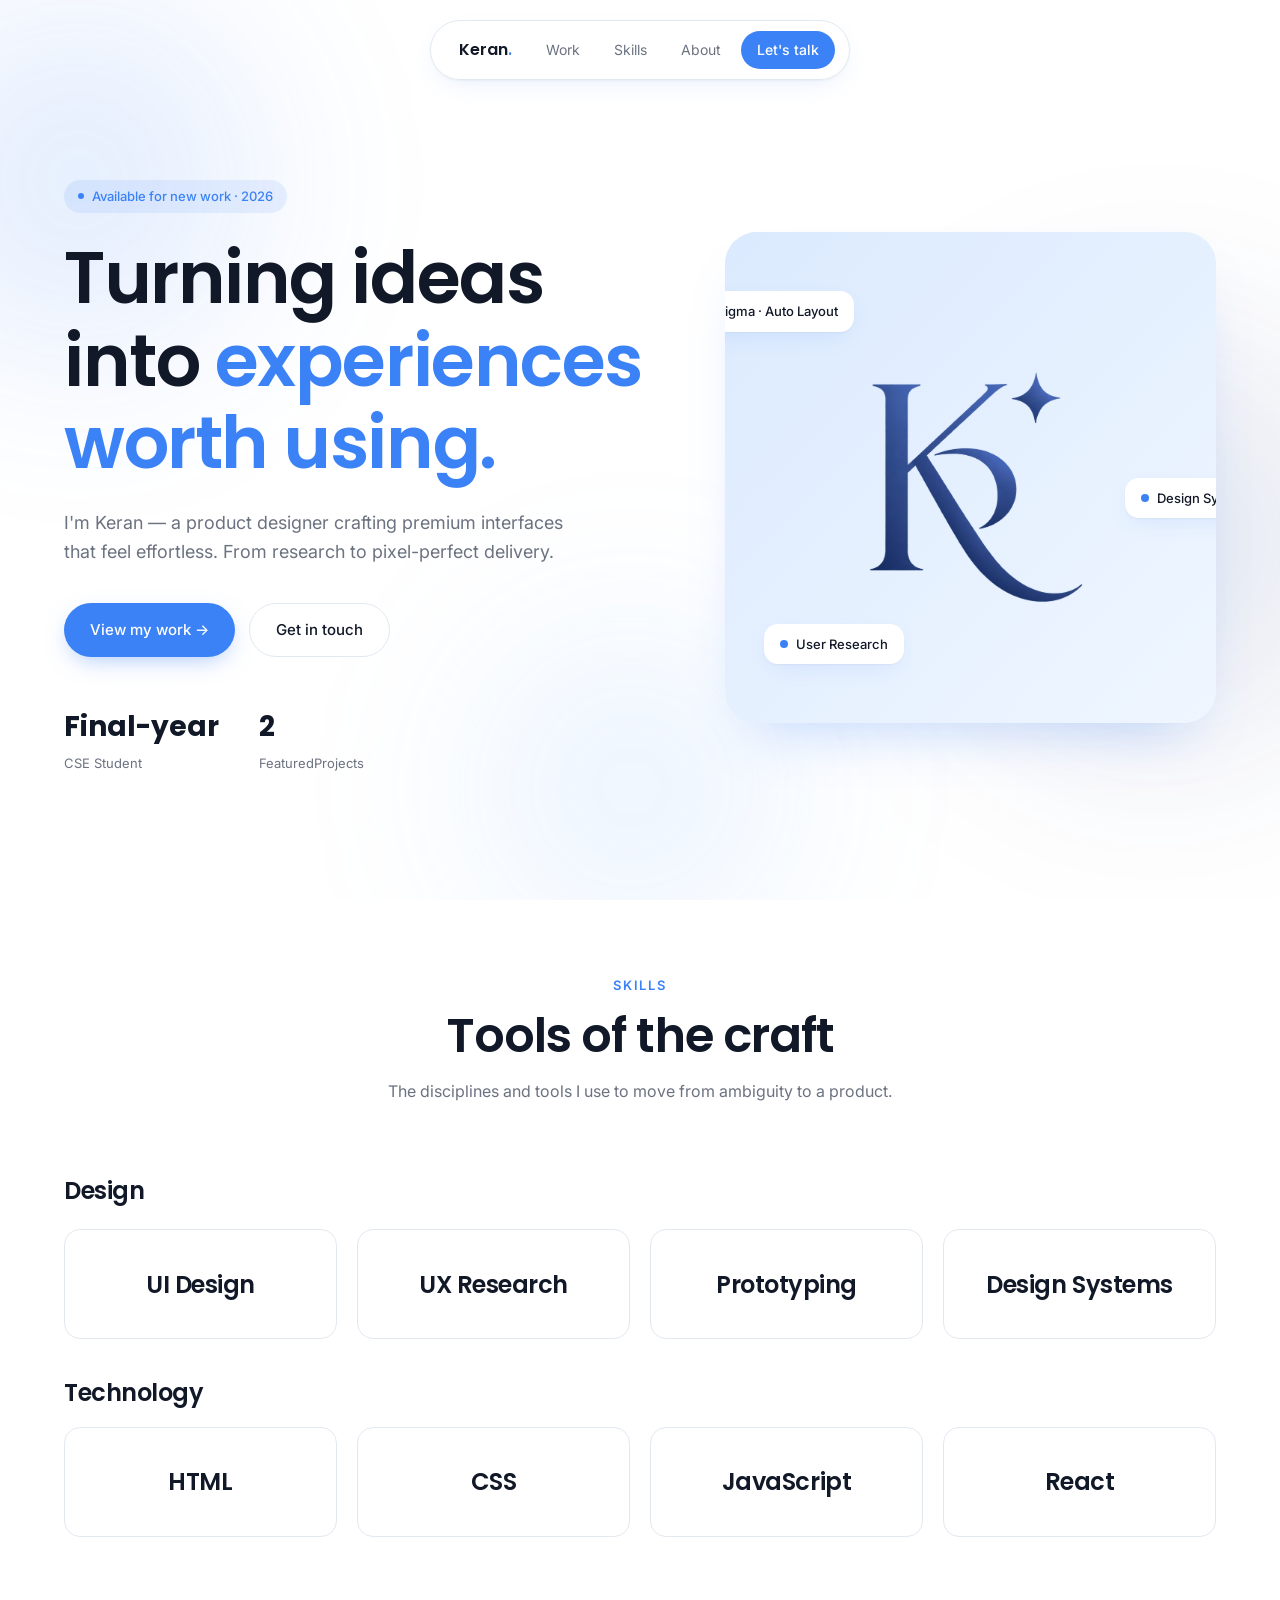
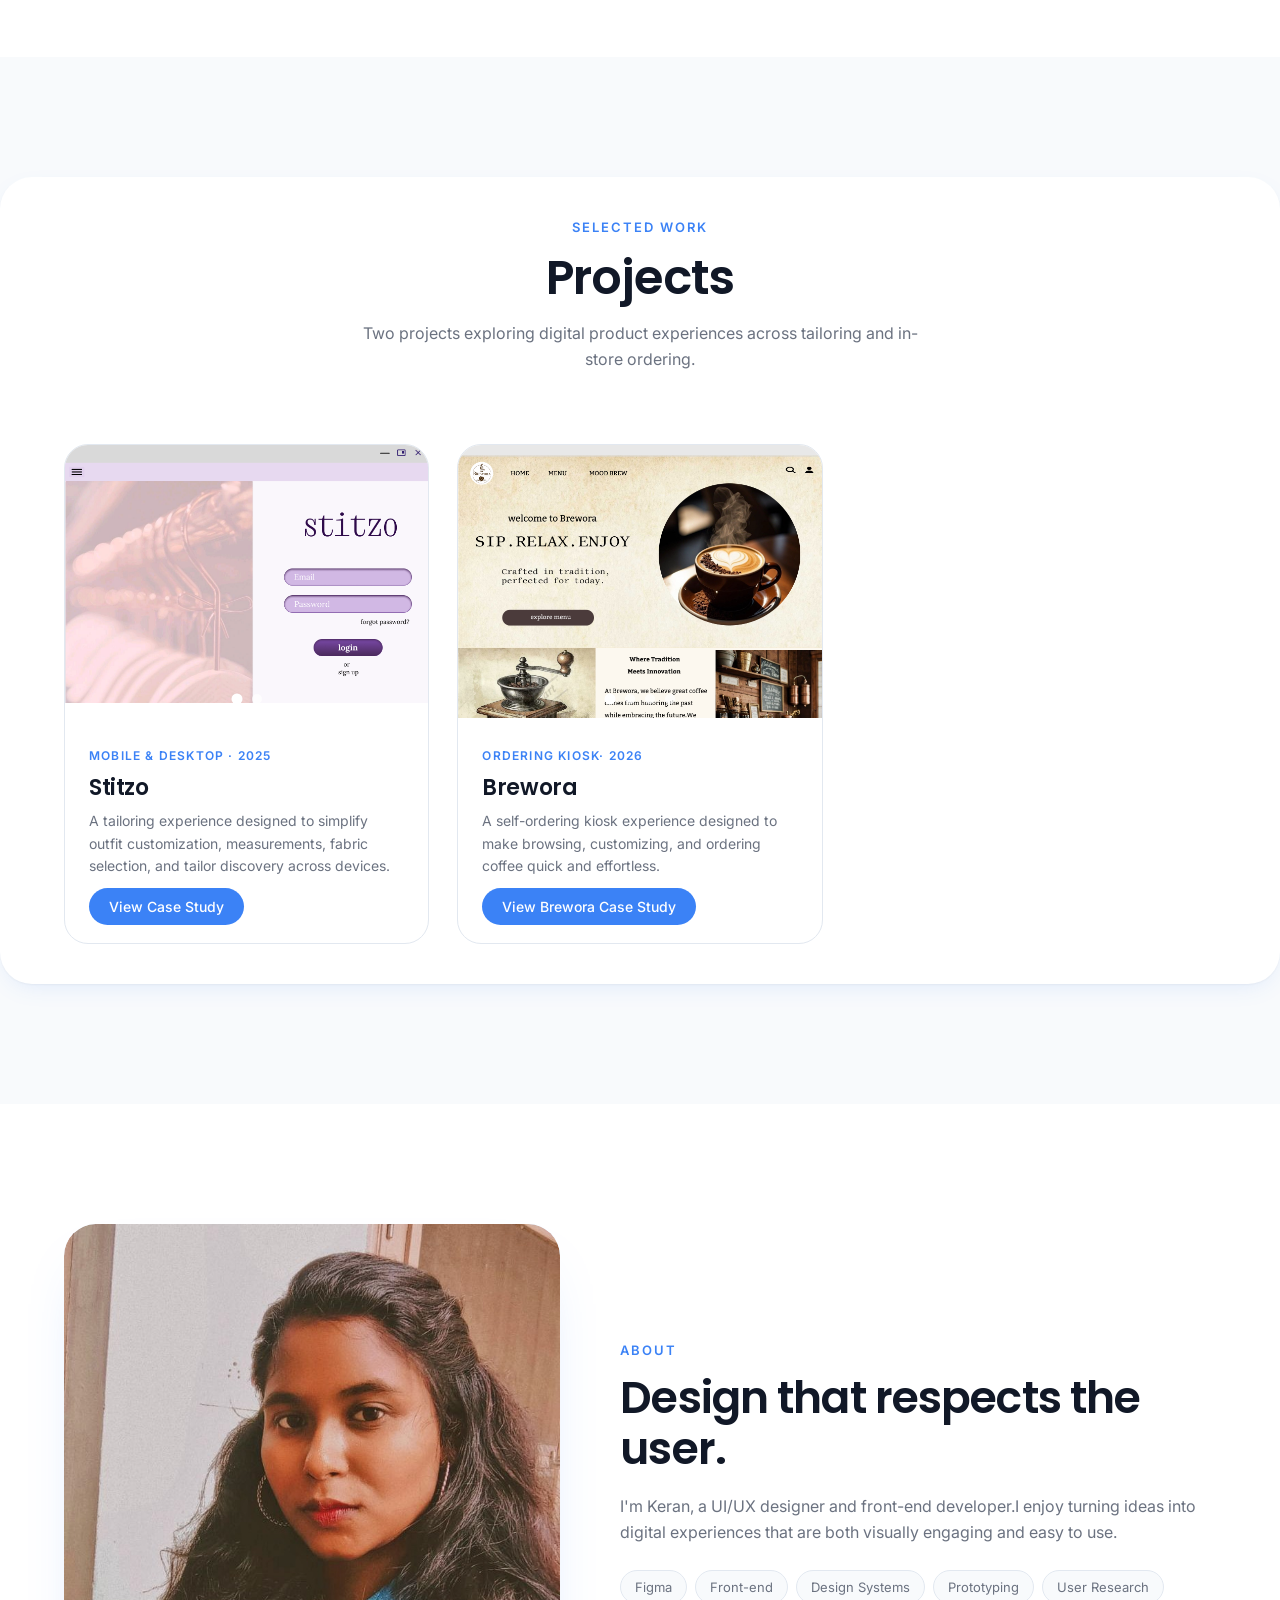
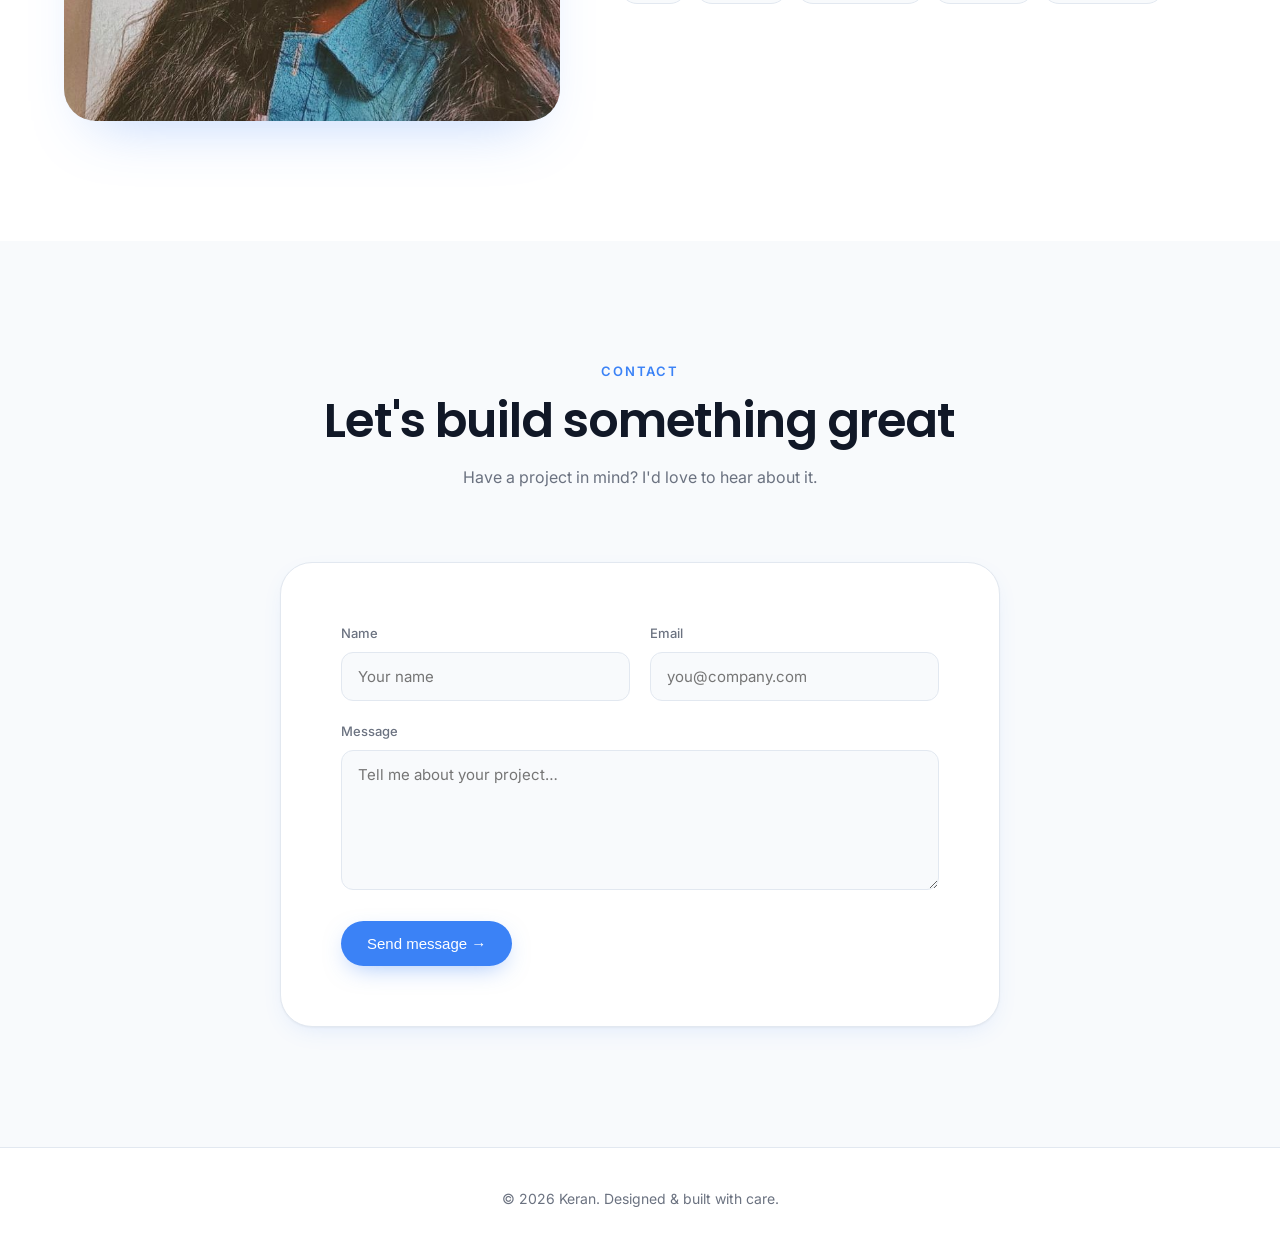
==== commit 4a64141e: "Update index.html" ====
--- a/index.html
+++ b/index.html
@@ -3,7 +3,7 @@
 <head>
   <meta charset="utf-8" />
   <meta name="viewport" content="width=device-width,initial-scale=1" />
-  <title>Keran — UI/UX Designer</title>
+  <title>Keran — Product Designer</title>
   <meta name="description" content="Portfolio of Keran — premium UI/UX designer crafting modern, human-centered digital products." />
   <link rel="preconnect" href="https://fonts.googleapis.com" />
   <link rel="preconnect" href="https://fonts.gstatic.com" crossorigin />
@@ -28,7 +28,7 @@
       <div class="reveal">
         <span class="eyebrow"><span class="dot"></span> Available for new work · 2026</span>
         <h1>Turning ideas into  <span class="accent">experiences worth using.</span></h1>
-        <p>I'm Keran — a UI/UX designer crafting premium interfaces that feel effortless. From research to pixel-perfect delivery.</p>
+        <p>I'm Keran — a product designer crafting premium interfaces that feel effortless. From research to pixel-perfect delivery.</p>
         <div class="hero-cta">
           <a class="btn btn-primary" href="#work">View my work →</a>
           <a class="btn btn-ghost" href="#contact">Get in touch</a>
@@ -124,7 +124,7 @@
             <h3>Brewora</h3>
             <p>A self-ordering kiosk experience designed to make browsing, customizing, and ordering coffee quick and effortless.</p>
             <a href="D:\portfolio\src\Brewora.pdf" target="_blank">
-    <a href="./src/brewora.pdf"
+    <a href="./src/Brewora.pdf"
    target="_blank"
    rel="noopener"
    class="case-study-btn">
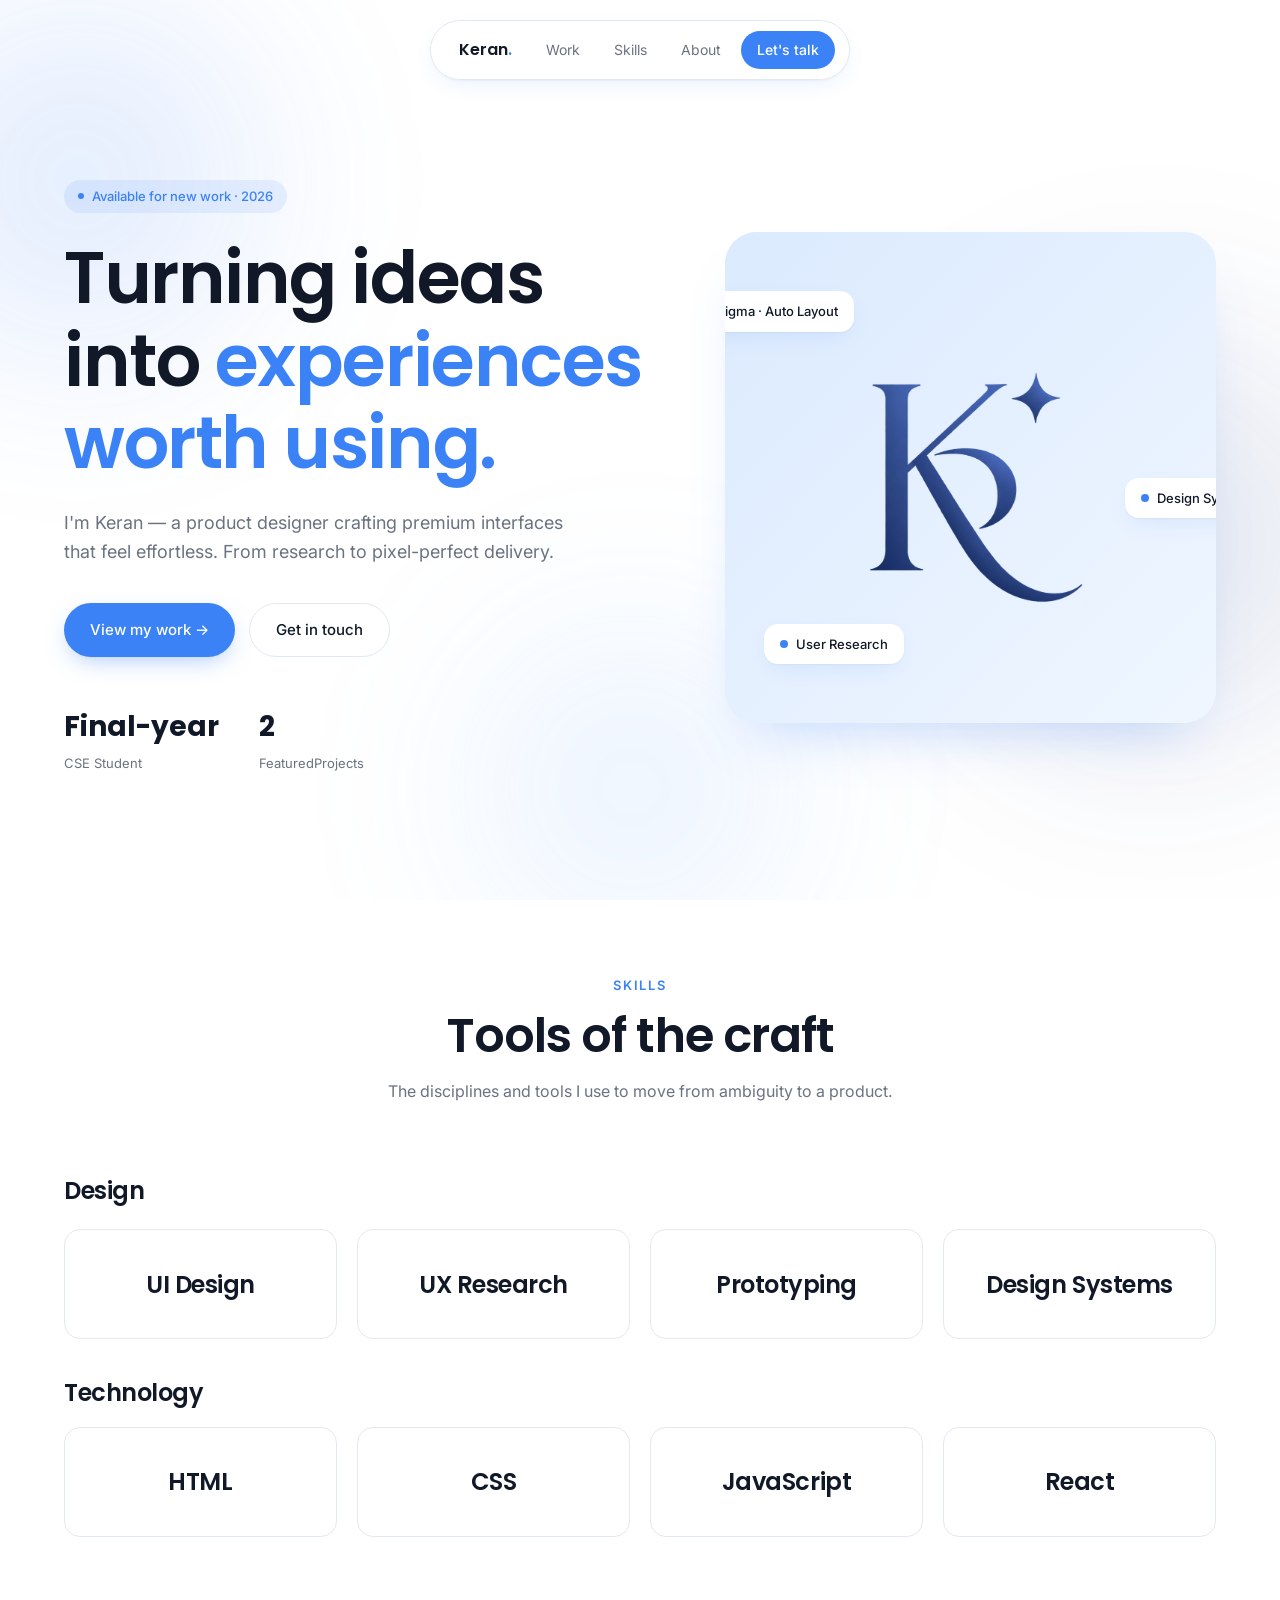
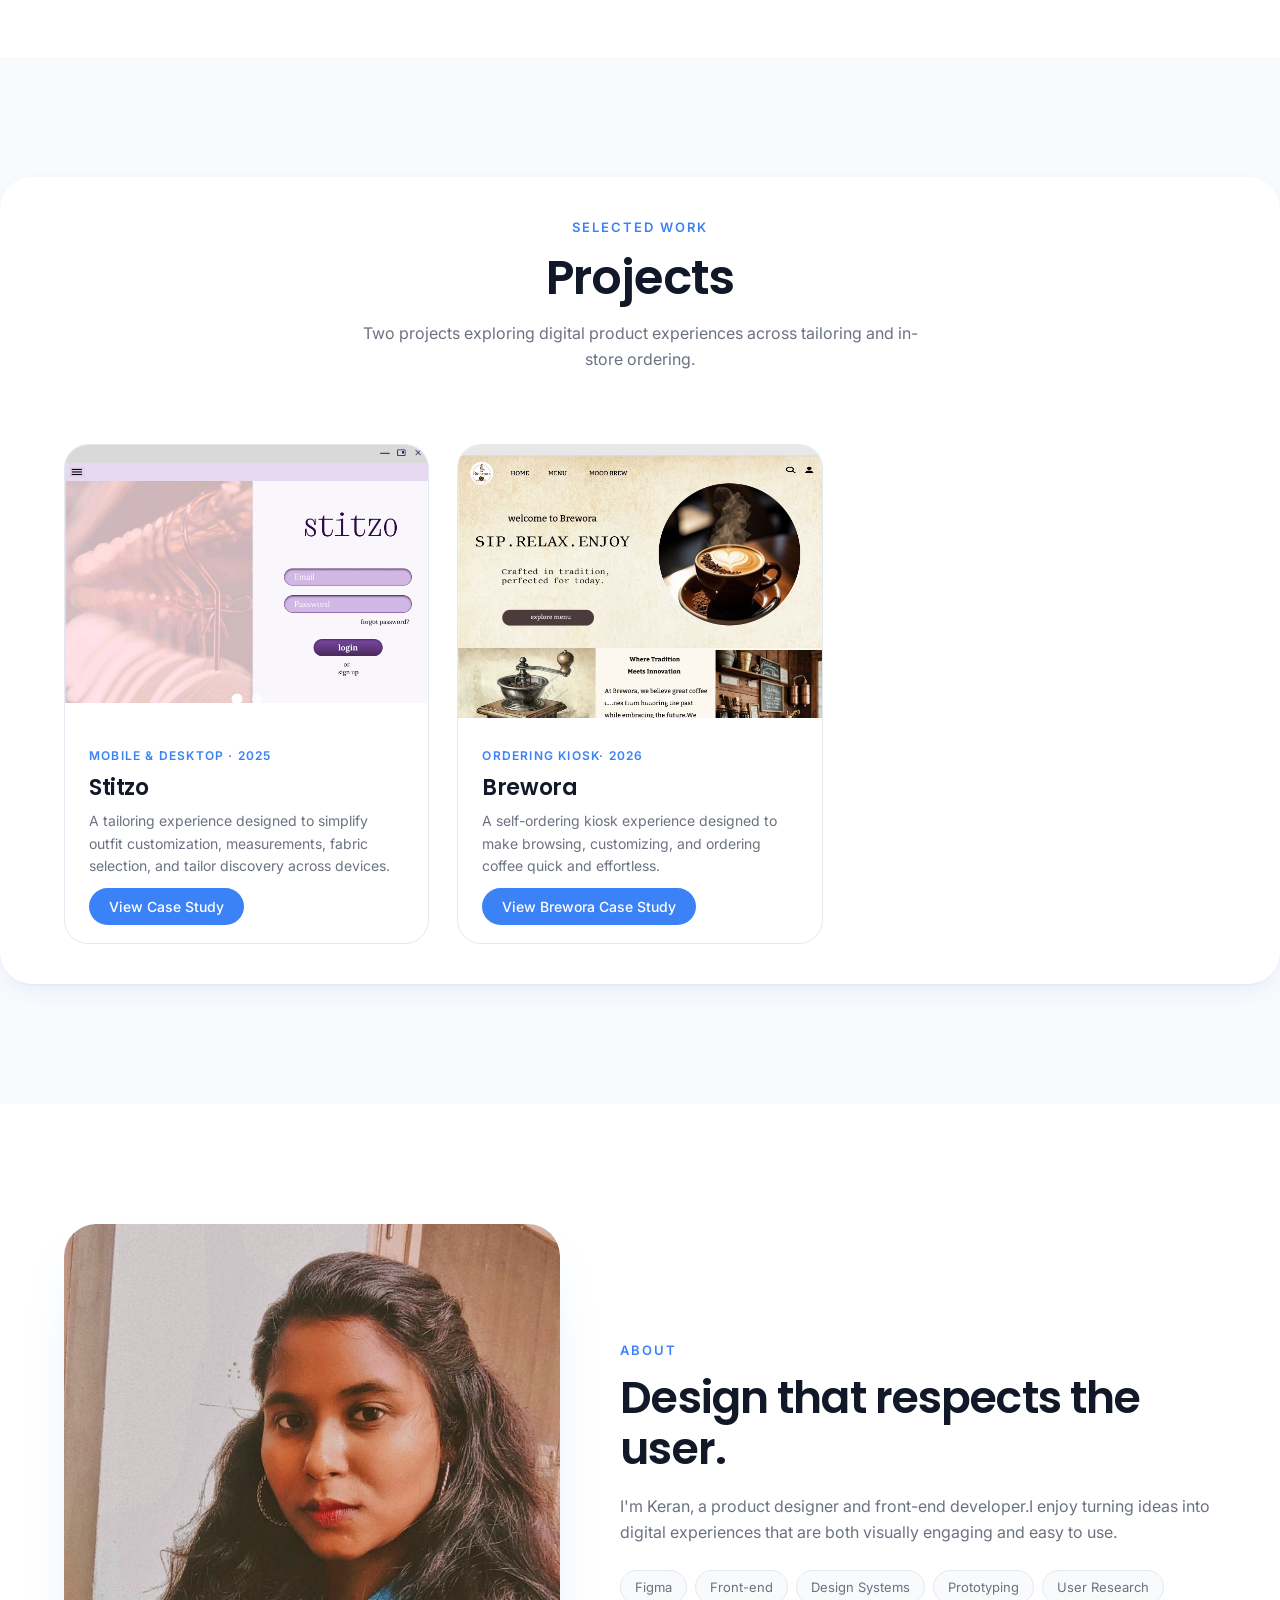
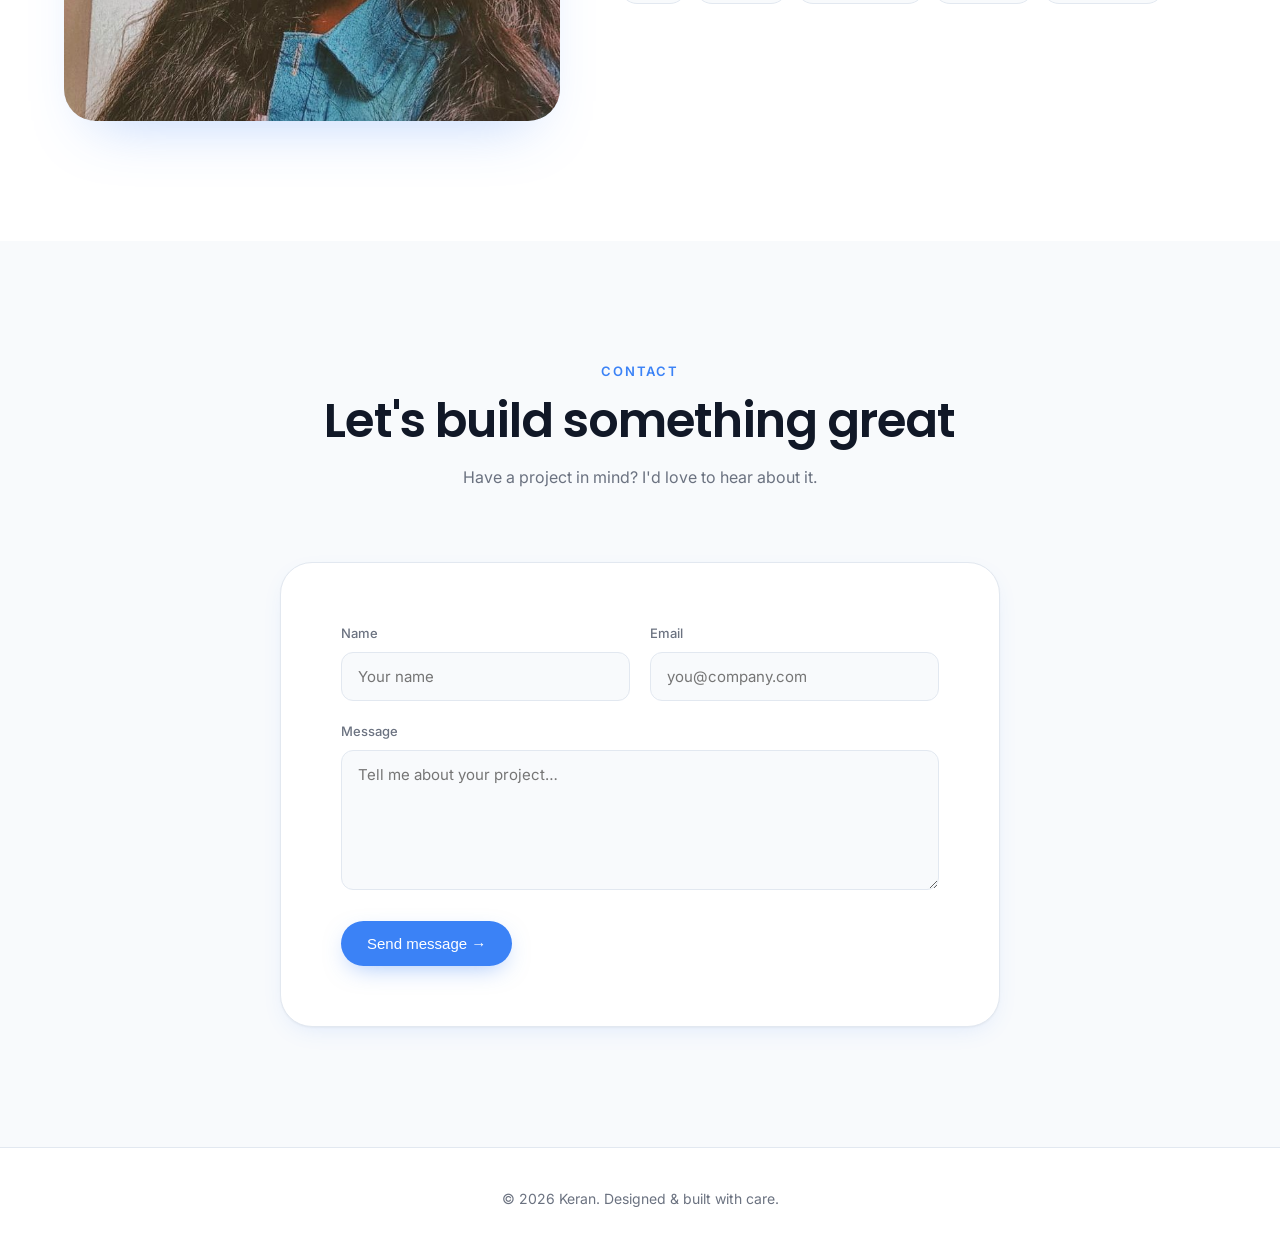
==== commit 667d352c: "Update index.html" ====
--- a/index.html
+++ b/index.html
@@ -142,7 +142,7 @@
       <div class="reveal">
         <div class="kicker about-kicker">About</div>
         <h2>Design that respects the user.</h2>
-        <p>I'm Keran, a UI/UX designer and front-end developer.I enjoy turning ideas into digital experiences that are both visually engaging and easy to use.</p>
+        <p>I'm Keran, a product designer and front-end developer.I enjoy turning ideas into digital experiences that are both visually engaging and easy to use.</p>
         <div class="tags">
           <span class="tag-pill">Figma</span><span class="tag-pill">Front-end</span><span class="tag-pill">Design Systems</span><span class="tag-pill">Prototyping</span><span class="tag-pill">User Research</span>
         </div>
